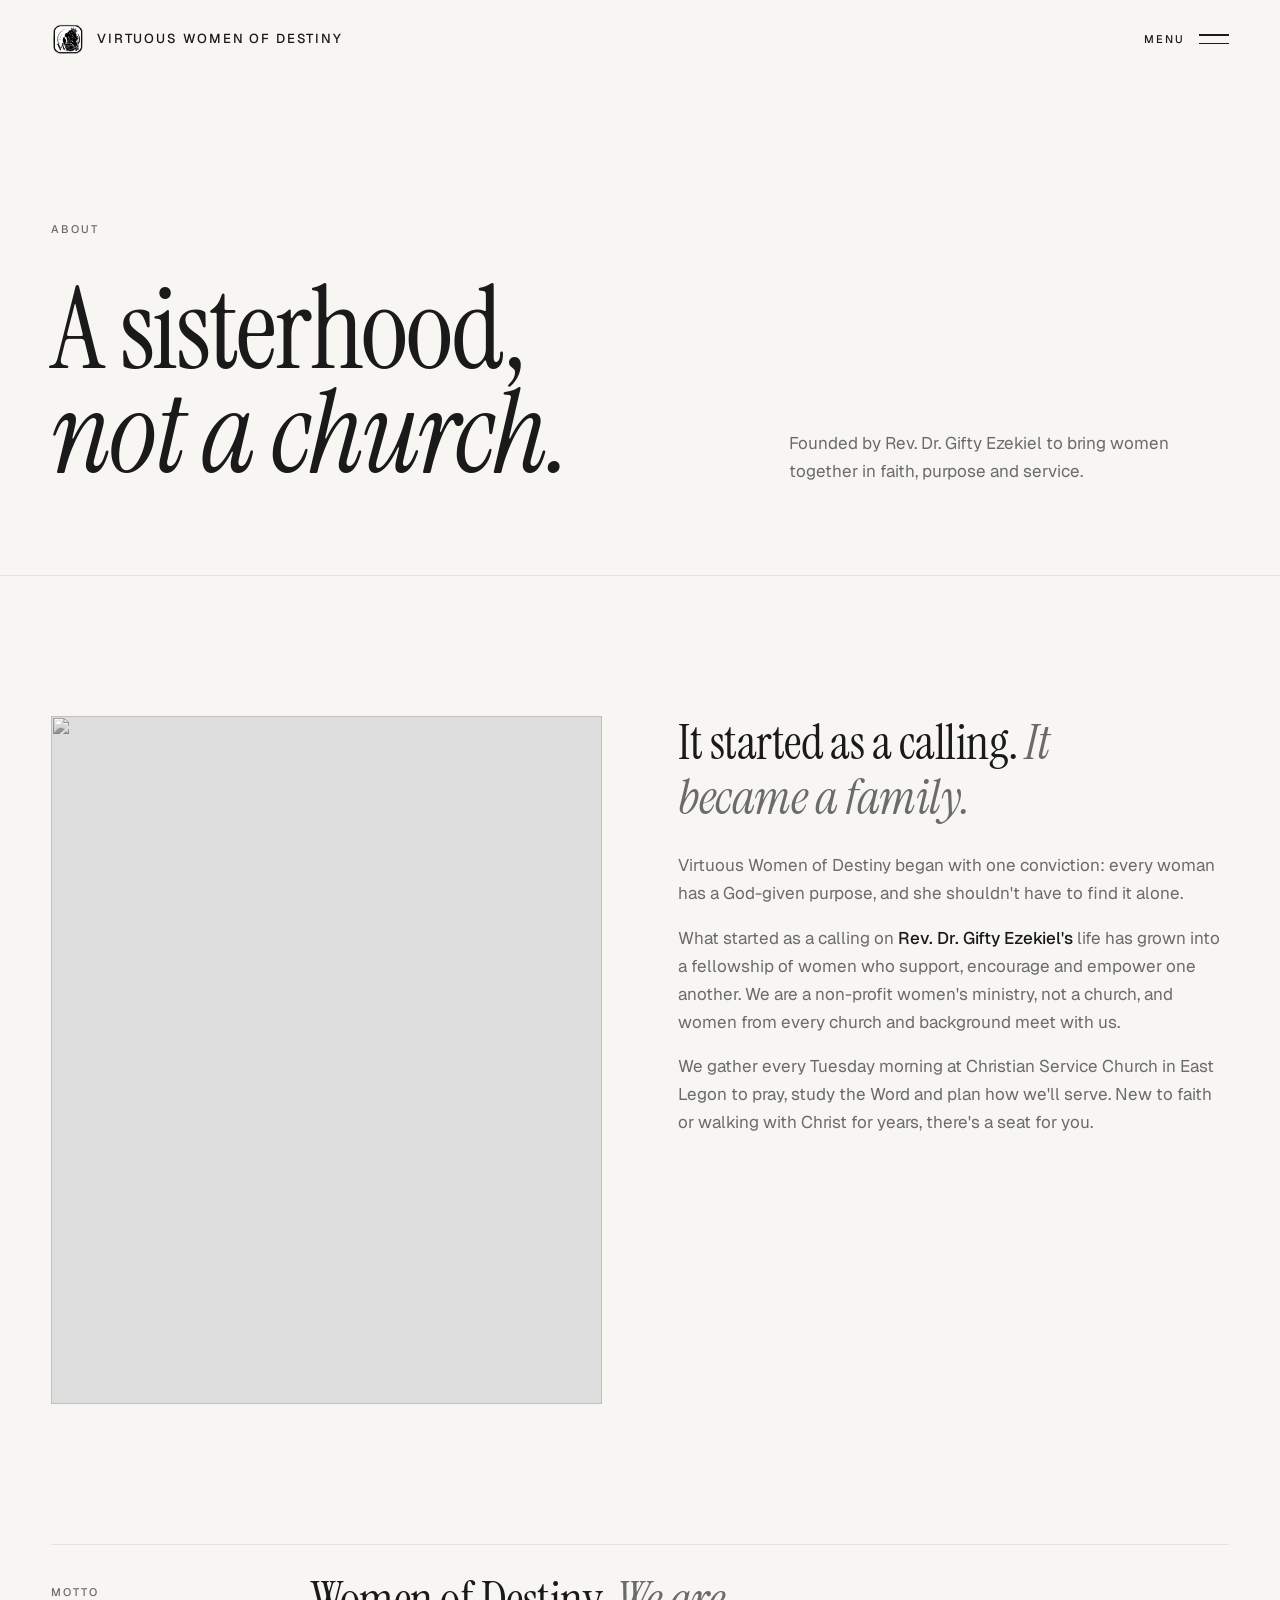
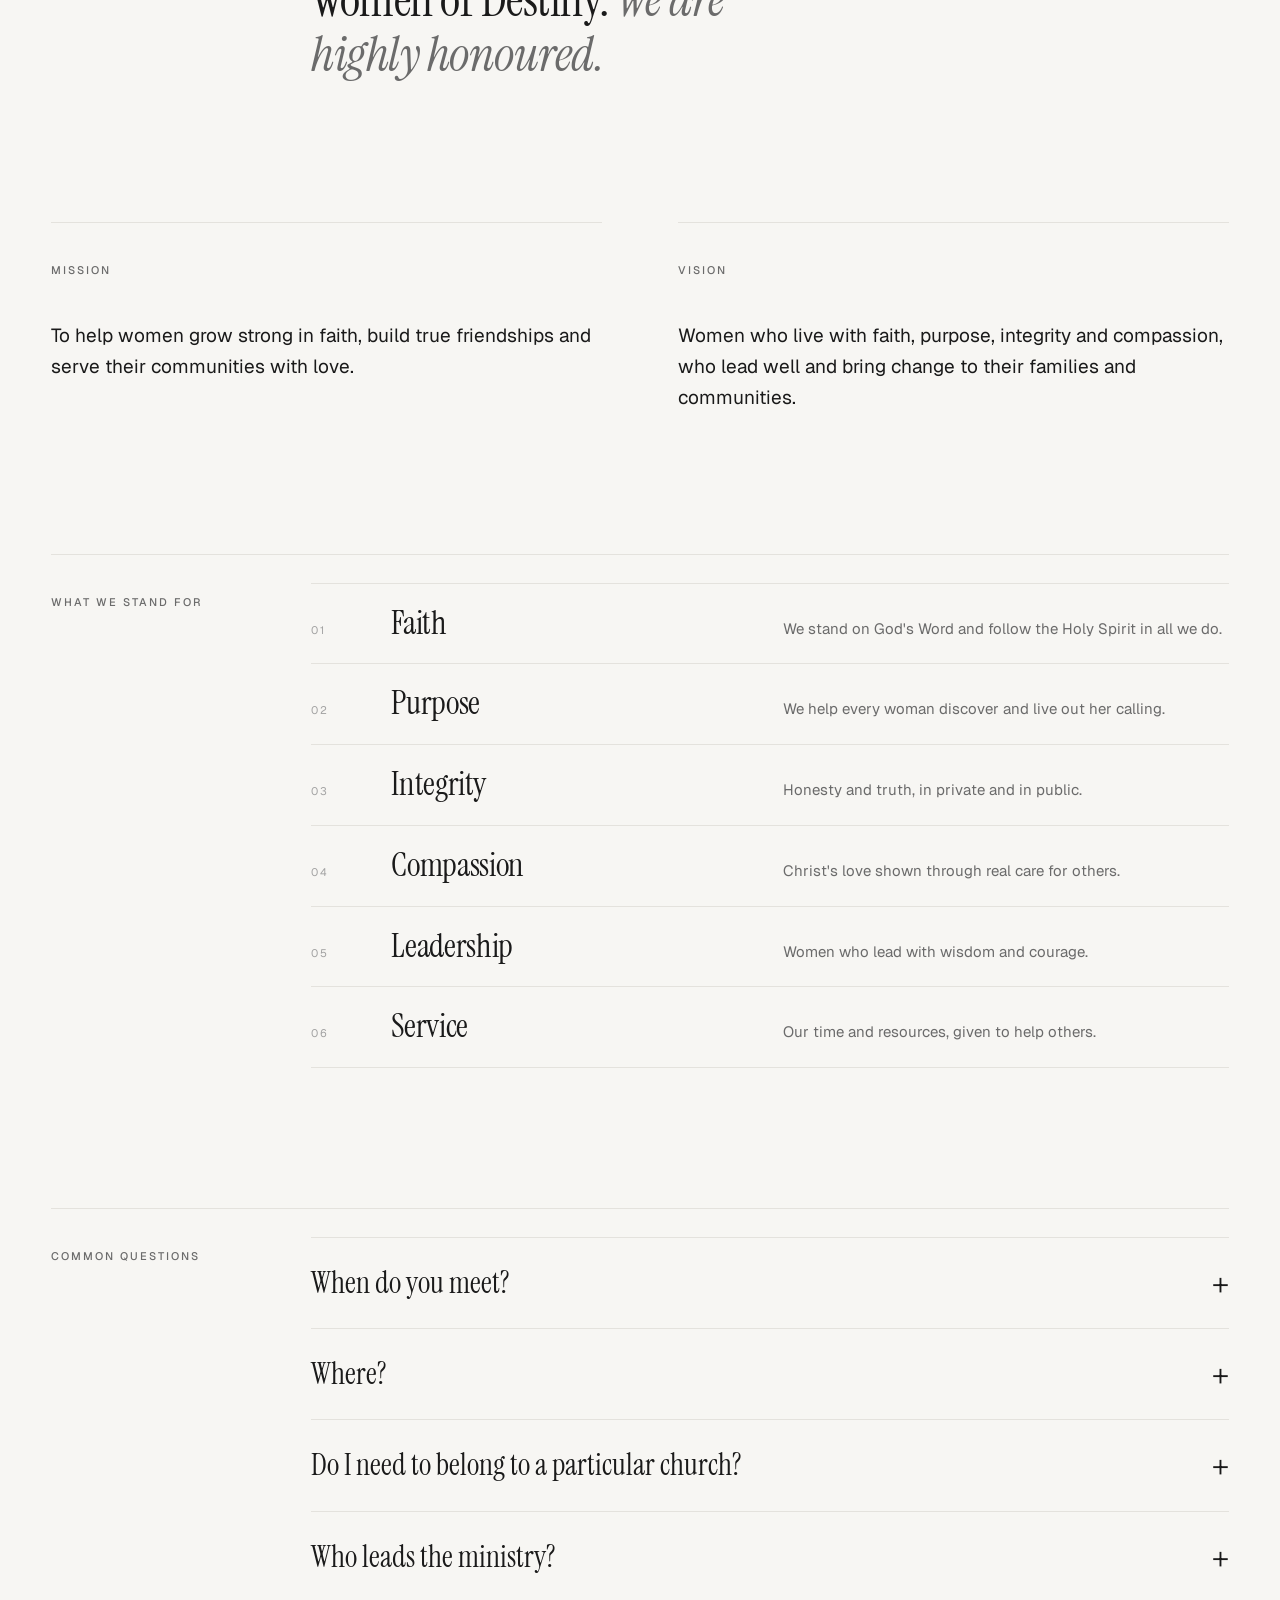
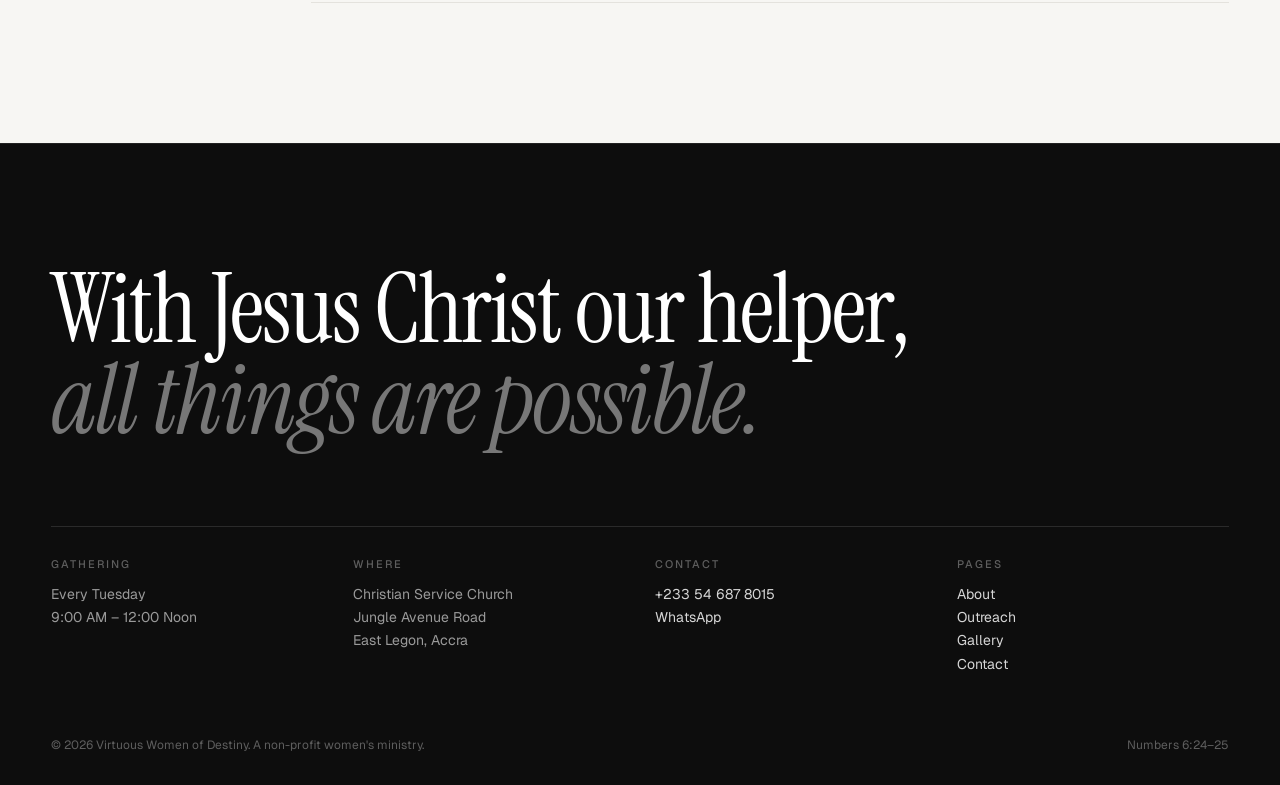
==== about.html @ 04219480 "Rebuild as a minimal black-and-white multi-page site Co-Authored-By: Claude Opus 5.5 <noreply@anthro" ====
<!doctype html>
<html lang="en">
<head>
<meta charset="utf-8">
<meta name="viewport" content="width=device-width, initial-scale=1">
<title>About | Virtuous Women of Destiny</title>
<meta name="description" content="Founded by Rev. Dr. Gifty Ezekiel, Virtuous Women of Destiny is a women's fellowship in East Legon, Accra.">
<meta property="og:title" content="About | Virtuous Women of Destiny">
<meta property="og:description" content="Founded by Rev. Dr. Gifty Ezekiel, Virtuous Women of Destiny is a women's fellowship in East Legon, Accra.">
<meta property="og:image" content="assets/hero-1.jpg">
<meta name="theme-color" content="#0d0d0d">
<link rel="icon" href="assets/logo.webp">
<link rel="preconnect" href="https://fonts.googleapis.com">
<link rel="preconnect" href="https://fonts.gstatic.com" crossorigin>
<link href="https://fonts.googleapis.com/css2?family=Geist:wght@300;400;500&family=Instrument+Serif:ital@0;1&display=swap" rel="stylesheet">
<link rel="stylesheet" href="styles.css">
</head>
<body>
<header class="bar">
  <a class="mark" href="/"><img src="assets/logo.webp" alt="" width="34" height="34"><span>Virtuous Women of Destiny</span></a>
  <button class="menu-btn" aria-expanded="false" aria-controls="menu"><span class="txt">Menu</span><span class="lines" aria-hidden="true"></span></button>
</header>
<nav class="menu" id="menu" aria-label="Main">
  <ol>
      <li><a href="/">Home</a></li>
      <li><a href="about.html" aria-current="page">About</a></li>
      <li><a href="outreach.html">Outreach</a></li>
      <li><a href="gallery.html">Gallery</a></li>
      <li><a href="contact.html">Visit &amp; Contact</a></li>
  </ol>
  <aside>
    <div><span class="label">Gathering</span>Every Tuesday<br>9:00 AM – 12:00 Noon</div>
    <div><span class="label">Where</span>Christian Service Church<br>Jungle Avenue Road, East Legon, Accra</div>
    <div><span class="label">Talk to us</span><a href="https://wa.me/233546878015" target="_blank" rel="noopener">+233 54 687 8015</a></div>
  </aside>
</nav>
<main>
<section class="page-head">
  <p class="label">About</p>
  <h1 class="rv">A sisterhood,<br><em>not a church.</em></h1>
  <p class="rv">Founded by Rev. Dr. Gifty Ezekiel to bring women together in faith, purpose and service.</p>
</section>
<section class="sec">
  <div class="split">
    <figure class="photo rv" style="aspect-ratio:4/5"><img src="assets/hero-3.jpg" data-fallback="https://images.pexels.com/photos/21782617/pexels-photo-21782617.jpeg?auto=compress&amp;cs=tinysrgb&amp;w=1600" alt="Rev. Dr. Gifty Ezekiel speaking at a service" loading="lazy"><figcaption>Rev. Dr. Gifty Ezekiel, Founder</figcaption></figure>
    <div>
      <p class="lede rv">It started as a calling. <em>It became a family.</em></p>
      <div class="body rv">
        <p>Virtuous Women of Destiny began with one conviction: every woman has a God-given purpose, and she shouldn't have to find it alone.</p>
        <p>What started as a calling on <strong>Rev. Dr. Gifty Ezekiel's</strong> life has grown into a fellowship of women who support, encourage and empower one another. We are a non-profit women's ministry, not a church, and women from every church and background meet with us.</p>
        <p>We gather every Tuesday morning at Christian Service Church in East Legon to pray, study the Word and plan how we'll serve. New to faith or walking with Christ for years, there's a seat for you.</p>
      </div>
    </div>
  </div>
</section>

<section class="sec" style="padding-top:0">
  <div class="row">
    <p class="label">Motto</p>
    <p class="lede rv">Women of Destiny. <em>We are highly honoured.</em></p>
  </div>
</section>

<section class="sec" style="padding-top:0">
  <div class="split">
    <div class="row" style="grid-template-columns:1fr"><p class="label">Mission</p><p class="body" style="margin-top:0;color:var(--ink);font-size:19px">To help women grow strong in faith, build true friendships and serve their communities with love.</p></div>
    <div class="row" style="grid-template-columns:1fr"><p class="label">Vision</p><p class="body" style="margin-top:0;color:var(--ink);font-size:19px">Women who live with faith, purpose, integrity and compassion, who lead well and bring change to their families and communities.</p></div>
  </div>
</section>

<section class="sec" style="padding-top:0">
  <div class="row">
    <p class="label">What we stand for</p>
    <ol class="list">
      <li><h3>Faith</h3><p>We stand on God's Word and follow the Holy Spirit in all we do.</p></li>
      <li><h3>Purpose</h3><p>We help every woman discover and live out her calling.</p></li>
      <li><h3>Integrity</h3><p>Honesty and truth, in private and in public.</p></li>
      <li><h3>Compassion</h3><p>Christ's love shown through real care for others.</p></li>
      <li><h3>Leadership</h3><p>Women who lead with wisdom and courage.</p></li>
      <li><h3>Service</h3><p>Our time and resources, given to help others.</p></li>
    </ol>
  </div>
</section>

<section class="sec" style="padding-top:0">
  <div class="row">
    <p class="label">Common questions</p>
    <div>
      <details><summary>When do you meet?</summary><p>Every Tuesday from 9:00 AM to 12:00 Noon.</p></details>
      <details><summary>Where?</summary><p>Christian Service Church, Jungle Avenue Road, East Legon, Accra, Ghana.</p></details>
      <details><summary>Do I need to belong to a particular church?</summary><p>No. We're a women's ministry, not a church. Women from any church or background are welcome.</p></details>
      <details><summary>Who leads the ministry?</summary><p>It was founded and is led by Rev. Dr. Gifty Ezekiel.</p></details>
    </div>
  </div>
</section>
</main>
<footer class="foot">
  <p class="big rv">With Jesus Christ our helper,<br><em>all things are possible.</em></p>
  <div class="foot-grid">
    <div><span class="label">Gathering</span>Every Tuesday<br>9:00 AM – 12:00 Noon</div>
    <div><span class="label">Where</span>Christian Service Church<br>Jungle Avenue Road<br>East Legon, Accra</div>
    <div><span class="label">Contact</span><a href="tel:+233546878015">+233 54 687 8015</a><br><a href="https://wa.me/233546878015" target="_blank" rel="noopener">WhatsApp</a></div>
    <div><span class="label">Pages</span><a href="about.html">About</a><br><a href="outreach.html">Outreach</a><br><a href="gallery.html">Gallery</a><br><a href="contact.html">Contact</a></div>
  </div>
  <div class="legal"><span>© <span class="yr">2026</span> Virtuous Women of Destiny. A non-profit women's ministry.</span><span>Numbers 6:24–25</span></div>
</footer>
<script src="script.js"></script>
</body>
</html>
---- styles.css ----
:root{
  --black:#0d0d0d;
  --ink:#1a1a1a;
  --grey:#6b6b6b;
  --soft:#a3a3a3;
  --line:#e4e2dd;
  --paper:#f7f6f3;
  --white:#fff;
  --serif:"Instrument Serif",Georgia,serif;
  --sans:"Geist","Helvetica Neue",Arial,sans-serif;
  --pad:clamp(16px,4vw,56px);
}
*{box-sizing:border-box;margin:0;padding:0}
html{-webkit-text-size-adjust:100%}
body{font-family:var(--sans);font-size:16px;line-height:1.65;color:var(--ink);background:var(--paper);-webkit-font-smoothing:antialiased;overflow-x:hidden}
img{display:block;max-width:100%}
a{color:inherit;text-decoration:none}
::selection{background:var(--black);color:var(--white)}
h1,h2,h3{font-family:var(--serif);font-weight:400;letter-spacing:-.01em;line-height:1}
em{font-style:italic}
.label{font-size:11px;letter-spacing:.18em;text-transform:uppercase;font-weight:500}

/* header */
.bar{position:fixed;top:0;left:0;right:0;z-index:50;display:flex;justify-content:space-between;align-items:center;padding:22px var(--pad);color:var(--ink);transition:background .4s,color .4s,padding .4s}
.bar.on-dark{color:var(--white)}
.bar.solid{background:rgba(247,246,243,.92);backdrop-filter:blur(10px);color:var(--ink);padding-top:14px;padding-bottom:14px;border-bottom:1px solid var(--line)}
.mark{display:flex;align-items:center;gap:12px;font-size:13px;letter-spacing:.14em;text-transform:uppercase;font-weight:500}
.mark img{width:34px;height:34px;border-radius:8px;filter:grayscale(1) contrast(1.1)}
.menu-btn{display:flex;align-items:center;gap:14px;background:none;border:0;color:inherit;font:500 11px/1 var(--sans);letter-spacing:.18em;text-transform:uppercase;cursor:pointer;padding:8px 0}
.lines{width:30px;height:10px;position:relative}
.lines::before,.lines::after{content:"";position:absolute;left:0;right:0;height:1.5px;background:currentColor;transition:transform .45s cubic-bezier(.7,0,.2,1),top .45s cubic-bezier(.7,0,.2,1)}
.lines::before{top:0}.lines::after{top:8.5px}
body.menu-open .lines::before{top:4.25px;transform:rotate(45deg)}
body.menu-open .lines::after{top:4.25px;transform:rotate(-45deg)}
body.menu-open .bar{color:var(--white);background:transparent;border-color:transparent;backdrop-filter:none}

/* overlay menu */
.menu{position:fixed;inset:0;z-index:40;background:var(--black);color:var(--white);display:grid;grid-template-columns:1.4fr 1fr;padding:120px var(--pad) 40px;
  clip-path:inset(0 0 100% 0);transition:clip-path .7s cubic-bezier(.7,0,.2,1);visibility:hidden}
body.menu-open .menu{clip-path:inset(0);visibility:visible}
body.menu-open{overflow:hidden}
.menu ol{list-style:none;counter-reset:m;align-self:end}
.menu li{overflow:hidden;border-top:1px solid #2a2a2a}
.menu li:last-child{border-bottom:1px solid #2a2a2a}
.menu ol a{display:flex;align-items:baseline;gap:22px;padding:10px 0;font-family:var(--serif);font-size:clamp(2.6rem,6.5vw,5.6rem);line-height:1.05;
  transform:translateY(105%);transition:transform .7s cubic-bezier(.2,.7,.1,1),color .3s;color:#cfcfcf}
.menu ol a::before{counter-increment:m;content:"0" counter(m);font:500 11px var(--sans);letter-spacing:.18em;color:#6b6b6b;transform:translateY(-1.6em)}
.menu ol a:hover,.menu ol a[aria-current]{color:var(--white)}
.menu ol a:hover{font-style:italic}
body.menu-open .menu ol a{transform:none}
body.menu-open .menu li:nth-child(2) a{transition-delay:.05s}
body.menu-open .menu li:nth-child(3) a{transition-delay:.1s}
body.menu-open .menu li:nth-child(4) a{transition-delay:.15s}
body.menu-open .menu li:nth-child(5) a{transition-delay:.2s}
.menu aside{align-self:end;justify-self:end;max-width:300px;color:#9a9a9a;font-size:14px;display:grid;gap:28px;opacity:0;transition:opacity .5s .35s}
body.menu-open .menu aside{opacity:1}
.menu aside .label{color:#6b6b6b;display:block;margin-bottom:6px}
.menu aside a{color:var(--white);border-bottom:1px solid #444}

/* hero */
.hero{position:relative;height:100svh;min-height:600px;color:var(--white);overflow:hidden;background:var(--black);isolation:isolate}
.slides{position:absolute;inset:0;z-index:-2}
.slides img{position:absolute;inset:0;width:100%;height:100%;object-fit:cover;object-position:50% 22%;opacity:0;transform:scale(1.08);
  filter:grayscale(1) contrast(1.05);transition:opacity 1.6s ease,transform 7.5s linear}
.slides img.active{opacity:1;transform:scale(1)}
.hero::after{content:"";position:absolute;inset:0;z-index:-1;
  background:linear-gradient(180deg,rgba(0,0,0,.45) 0%,rgba(0,0,0,.05) 30%,rgba(0,0,0,.25) 60%,rgba(0,0,0,.85) 100%)}
.hero-inner{position:absolute;inset:auto var(--pad) 40px;display:grid;grid-template-columns:1fr auto;align-items:end;gap:40px}
.hero .label{opacity:.8}
.hero h1{font-size:clamp(3.6rem,11.5vw,11rem);line-height:.88;margin:18px 0 0;letter-spacing:-.025em}
.hero h1 span{display:block;overflow:hidden}
.hero h1 span i{display:block;font-style:normal;transform:translateY(100%);animation:rise 1.2s cubic-bezier(.2,.7,.1,1) forwards}
.hero h1 span:nth-child(2) i{animation-delay:.12s}
@keyframes rise{to{transform:none}}
.hero-side{display:grid;gap:22px;justify-items:end;text-align:right;padding-bottom:12px;animation:fade 1.4s .6s both}
@keyframes fade{from{opacity:0}}
.hero-side p{font-size:15px;max-width:300px;color:rgba(255,255,255,.82)}
.hero-cta{display:inline-flex;align-items:center;gap:12px;border:1px solid rgba(255,255,255,.6);border-radius:99px;padding:13px 22px;font-size:13px;letter-spacing:.06em;transition:background .3s,color .3s}
.hero-cta:hover{background:var(--white);color:var(--black)}
.hero-top{position:absolute;top:96px;left:var(--pad);right:var(--pad);display:flex;justify-content:space-between;animation:fade 1.4s .8s both}
.counter{display:flex;align-items:center;gap:14px;font-size:11px;letter-spacing:.18em}
.progress{width:80px;height:1px;background:rgba(255,255,255,.3);position:relative;overflow:hidden}
.progress b{position:absolute;inset:0;background:var(--white);transform-origin:left;transform:scaleX(0)}
.progress b.run{animation:prog 6s linear forwards}
@keyframes prog{to{transform:scaleX(1)}}
.scroll{position:absolute;left:50%;bottom:40px;width:1px;height:46px;background:rgba(255,255,255,.25);overflow:hidden}
.scroll::after{content:"";position:absolute;left:0;top:-50%;width:1px;height:50%;background:var(--white);animation:drip 2s infinite}
@keyframes drip{to{top:100%}}

/* page head (inner pages) */
.page-head{padding:clamp(140px,20vw,220px) var(--pad) clamp(50px,8vw,90px);border-bottom:1px solid var(--line);display:grid;grid-template-columns:1fr 1fr;gap:40px;align-items:end}
.page-head h1{font-size:clamp(3.4rem,9vw,8.5rem);line-height:.9;letter-spacing:-.02em}
.page-head p{color:var(--grey);max-width:440px;justify-self:end;font-size:17px}
.page-head .label{grid-column:1/-1;color:var(--grey);justify-self:start;font-size:11px}

/* blocks */
.wrap{padding:0 var(--pad)}
.sec{padding:clamp(70px,11vw,140px) var(--pad)}
.row{display:grid;grid-template-columns:220px 1fr;gap:40px;border-top:1px solid var(--line);padding-top:28px}
.row>.label{color:var(--grey);padding-top:10px}
.lede{font-family:var(--serif);font-size:clamp(1.9rem,3.8vw,3.3rem);line-height:1.12;max-width:20ch;letter-spacing:-.01em}
.lede em{color:var(--grey)}
.body{color:var(--grey);max-width:60ch;margin-top:26px;font-size:17px}
.body p+p{margin-top:16px}
.body strong{color:var(--ink);font-weight:500}

.index{list-style:none;border-top:1px solid var(--ink)}
.index a{display:grid;grid-template-columns:70px 1fr auto;align-items:center;gap:20px;padding:26px 0;border-bottom:1px solid var(--line);transition:padding .4s}
.index a:hover{padding-left:14px}
.index small{font-size:11px;letter-spacing:.18em;color:var(--soft)}
.index span{font-family:var(--serif);font-size:clamp(1.8rem,4vw,3rem);line-height:1}
.index em{font-style:normal;color:var(--grey);font-size:14px;display:flex;align-items:center;gap:14px}
.index em::after{content:"→";font-size:18px;transition:transform .3s}
.index a:hover em::after{transform:translateX(6px)}

.split{display:grid;grid-template-columns:1fr 1fr;gap:clamp(30px,6vw,90px);align-items:start}
.photo{position:relative;overflow:hidden;background:#ddd}
.photo img{width:100%;height:100%;object-fit:cover;filter:grayscale(1)}
.photo figcaption{position:absolute;left:14px;bottom:12px;color:var(--white);font-size:11px;letter-spacing:.16em;text-transform:uppercase}

.list{list-style:none;counter-reset:l}
.list li{display:grid;grid-template-columns:60px 1fr 1.2fr;gap:20px;padding:22px 0;border-top:1px solid var(--line);align-items:baseline}
.list li:last-child{border-bottom:1px solid var(--line)}
.list li::before{counter-increment:l;content:counter(l,decimal-leading-zero);font-size:11px;letter-spacing:.18em;color:var(--soft)}
.list h3{font-size:clamp(1.5rem,2.6vw,2.1rem)}
.list p{color:var(--grey);font-size:15px}

.trio{display:grid;grid-template-columns:repeat(3,1fr);border-top:1px solid var(--ink)}
.trio div{padding:34px 28px 10px 0;border-right:1px solid var(--line)}
.trio div+div{padding-left:28px}
.trio div:last-child{border-right:0}
.trio .label{color:var(--soft)}
.trio h3{font-size:clamp(2.4rem,4.5vw,4rem);margin:14px 0 6px}
.trio p{color:var(--grey)}

.dark{background:var(--black);color:var(--white)}
.dark .row{border-color:#2a2a2a}
.dark .row>.label,.dark .body{color:#9a9a9a}
.dark .lede em{color:#8a8a8a}
.verbs{display:flex;flex-wrap:wrap;gap:8px 26px;margin-top:34px;font-family:var(--serif);font-size:clamp(1.6rem,3vw,2.4rem);color:#d0d0d0}
.verbs span::before{content:"We ";color:#6b6b6b;font-style:italic}

.btn{display:inline-flex;align-items:center;gap:14px;padding:15px 26px;border-radius:99px;font-size:13px;letter-spacing:.06em;border:1px solid currentColor;transition:background .3s,color .3s;cursor:pointer;background:none;font-family:var(--sans)}
.btn:hover{background:var(--ink);color:var(--white);border-color:var(--ink)}
.dark .btn:hover{background:var(--white);color:var(--black);border-color:var(--white)}
.btn.fill{background:var(--ink);color:var(--white);border-color:var(--ink)}
.btn.fill:hover{background:transparent;color:var(--ink)}
.actions{display:flex;flex-wrap:wrap;gap:12px;margin-top:36px}

/* gallery */
.filters{display:flex;flex-wrap:wrap;gap:6px 22px;margin-bottom:34px}
.filters button{background:none;border:0;font:500 11px var(--sans);letter-spacing:.18em;text-transform:uppercase;color:var(--soft);cursor:pointer;padding:6px 0;border-bottom:1px solid transparent}
.filters button.on{color:var(--ink);border-color:var(--ink)}
.masonry{columns:3 280px;column-gap:14px}
.masonry button{display:block;width:100%;margin-bottom:14px;border:0;padding:0;background:#ddd;cursor:zoom-in;break-inside:avoid;overflow:hidden}
.masonry img{width:100%;filter:grayscale(1);transition:filter .6s,transform .8s}
.masonry button:hover img{filter:none;transform:scale(1.03)}
.masonry .hide{display:none}
.lightbox{position:fixed;inset:0;z-index:60;background:rgba(10,10,10,.96);display:grid;place-items:center;padding:60px var(--pad)}
.lightbox[hidden]{display:none}
.lightbox img{max-height:80vh;width:auto}
.lightbox p{color:#9a9a9a;font-size:11px;letter-spacing:.18em;text-transform:uppercase;margin-top:16px;text-align:center}
.lightbox button{position:absolute;top:22px;right:var(--pad);background:none;border:0;color:var(--white);font:500 11px var(--sans);letter-spacing:.18em;cursor:pointer}

/* contact */
.info{display:grid;grid-template-columns:repeat(3,1fr);border-top:1px solid var(--ink)}
.info div{padding:26px 24px 26px 0}
.info div+div{padding-left:24px;border-left:1px solid var(--line)}
.info .label{color:var(--soft);display:block;margin-bottom:10px}
.info p{font-size:18px}
.info a{border-bottom:1px solid var(--line)}
form{display:grid;gap:26px;max-width:640px}
label{display:grid;gap:8px}
label .label{color:var(--grey)}
input,select,textarea{font:inherit;font-size:18px;background:transparent;border:0;border-bottom:1px solid #c9c7c1;padding:10px 0;color:var(--ink);border-radius:0;outline:0;resize:vertical}
input:focus,select:focus,textarea:focus{border-color:var(--ink)}
.note{font-size:13px;color:var(--grey)}

/* faq */
details{border-top:1px solid var(--line);padding:20px 0}
details:last-child{border-bottom:1px solid var(--line)}
summary{cursor:pointer;list-style:none;display:flex;justify-content:space-between;gap:20px;font-family:var(--serif);font-size:clamp(1.4rem,2.4vw,1.9rem)}
summary::-webkit-details-marker{display:none}
summary::after{content:"+";font-family:var(--sans);font-weight:300;transition:transform .3s}
details[open] summary::after{transform:rotate(45deg)}
details p{color:var(--grey);margin-top:10px;max-width:60ch}

/* footer */
.foot{background:var(--black);color:#9a9a9a;border-top:1px solid #222;padding:clamp(70px,10vw,120px) var(--pad) 30px}
.foot .big{font-family:var(--serif);color:var(--white);font-size:clamp(2.6rem,7.5vw,6.8rem);line-height:.95;letter-spacing:-.02em}
.foot .big em{color:#777}
.foot-grid{display:grid;grid-template-columns:repeat(4,1fr);gap:30px;margin-top:80px;padding-top:28px;border-top:1px solid #2a2a2a;font-size:14px}
.foot-grid .label{color:#5e5e5e;display:block;margin-bottom:10px}
.foot-grid a{color:#d6d6d6}
.foot-grid a:hover{color:var(--white)}
.legal{display:flex;justify-content:space-between;gap:20px;margin-top:60px;font-size:12px;color:#5e5e5e;flex-wrap:wrap}

/* reveal */
.rv{opacity:0;transform:translateY(24px);transition:opacity 1s cubic-bezier(.2,.7,.1,1),transform 1s cubic-bezier(.2,.7,.1,1)}
.rv.in{opacity:1;transform:none}
@media (prefers-reduced-motion:reduce){*,*::before,*::after{animation:none!important;transition:none!important}.rv{opacity:1;transform:none}.hero h1 span i{transform:none}}

@media (max-width:900px){
  .menu{grid-template-columns:1fr;align-content:end;gap:40px}
  .menu aside{justify-self:start}
  .hero-inner{grid-template-columns:1fr;gap:26px}
  .hero-side{justify-items:start;text-align:left;padding-bottom:0}
  .scroll{display:none}
  .page-head{grid-template-columns:1fr}
  .page-head p{justify-self:start}
  .row{grid-template-columns:1fr;gap:14px}
  .split{grid-template-columns:1fr}
  .list li{grid-template-columns:44px 1fr}
  .list li p{grid-column:2}
  .trio,.info{grid-template-columns:1fr}
  .trio div,.trio div+div{border-right:0;padding:26px 0;border-bottom:1px solid var(--line)}
  .info div+div{padding-left:0;border-left:0;border-top:1px solid var(--line)}
  .foot-grid{grid-template-columns:1fr 1fr}
}
@media (max-width:520px){
  .mark span{display:none}
  .hero-top .label:last-child{display:none}
  .hero h1{font-size:clamp(3.2rem,17vw,5rem)}
  .index a{grid-template-columns:40px 1fr}
  .index em{display:none}
  .foot-grid{grid-template-columns:1fr}
}
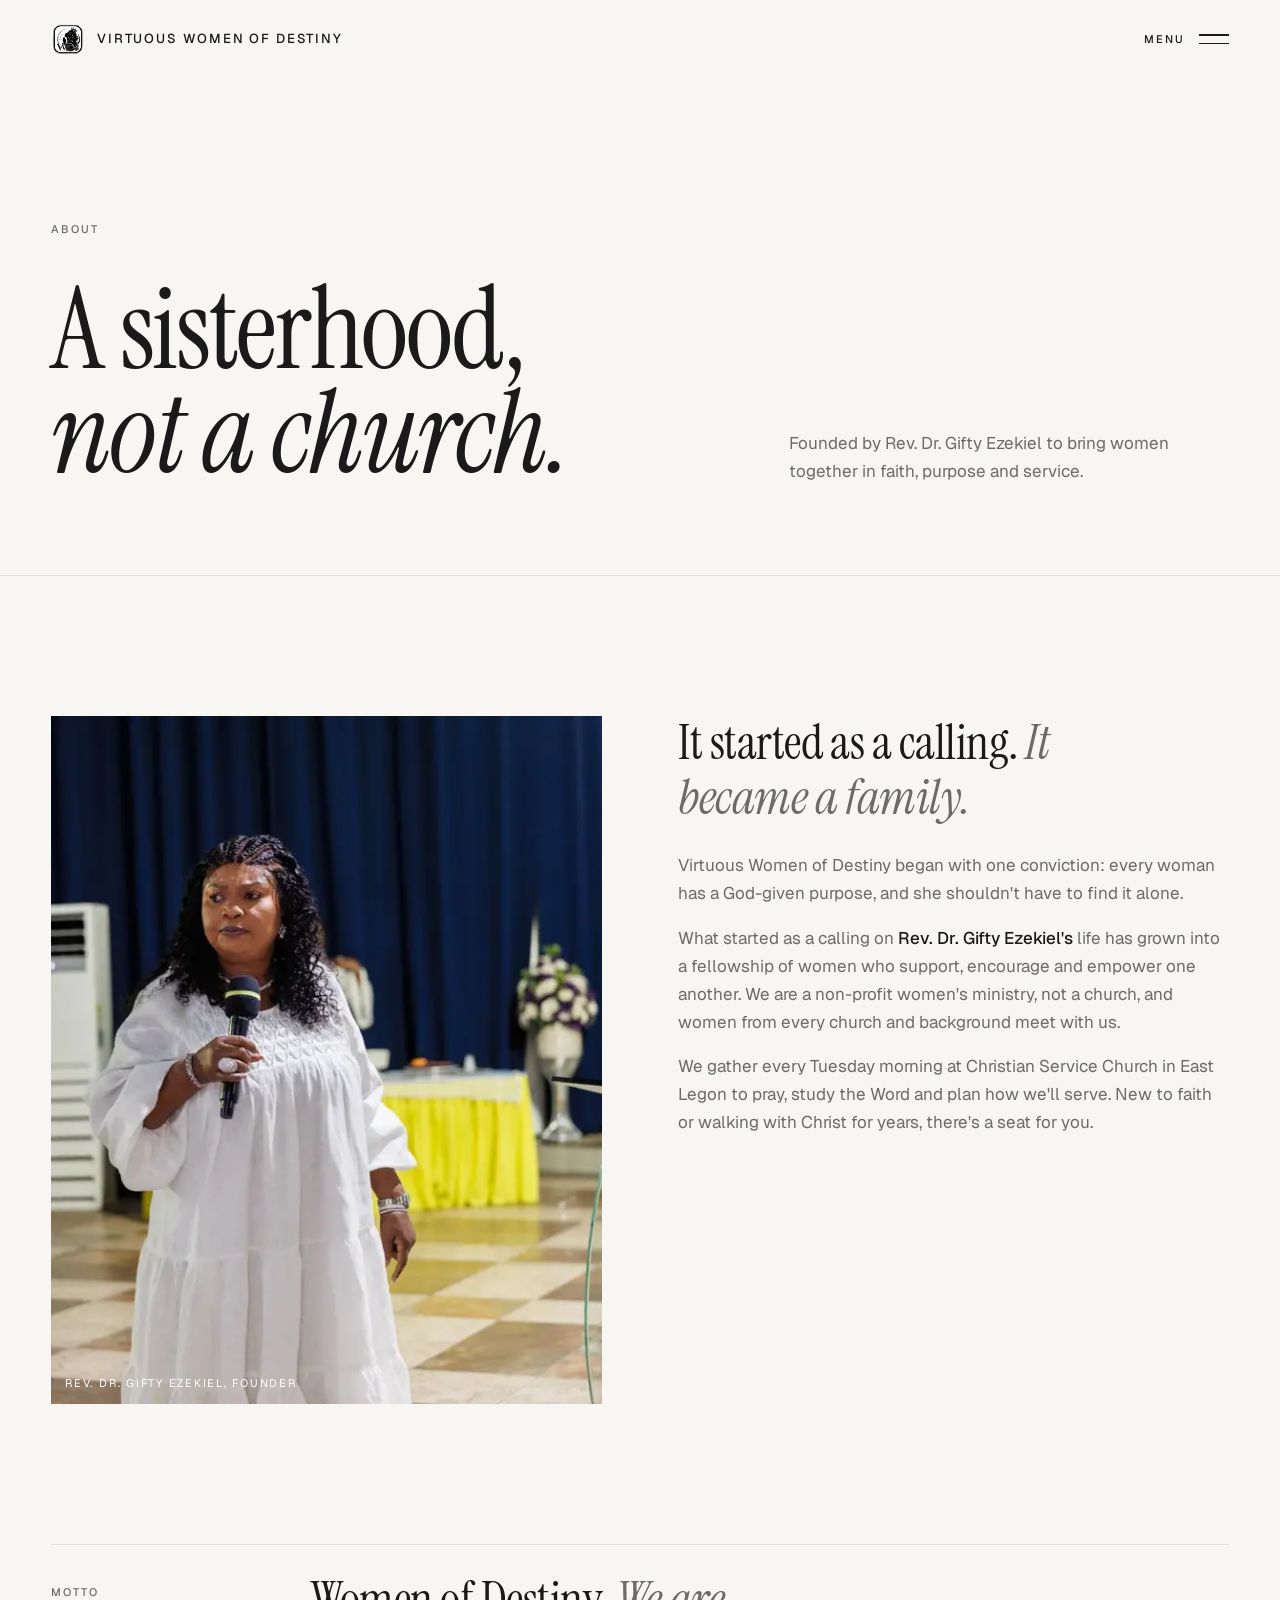
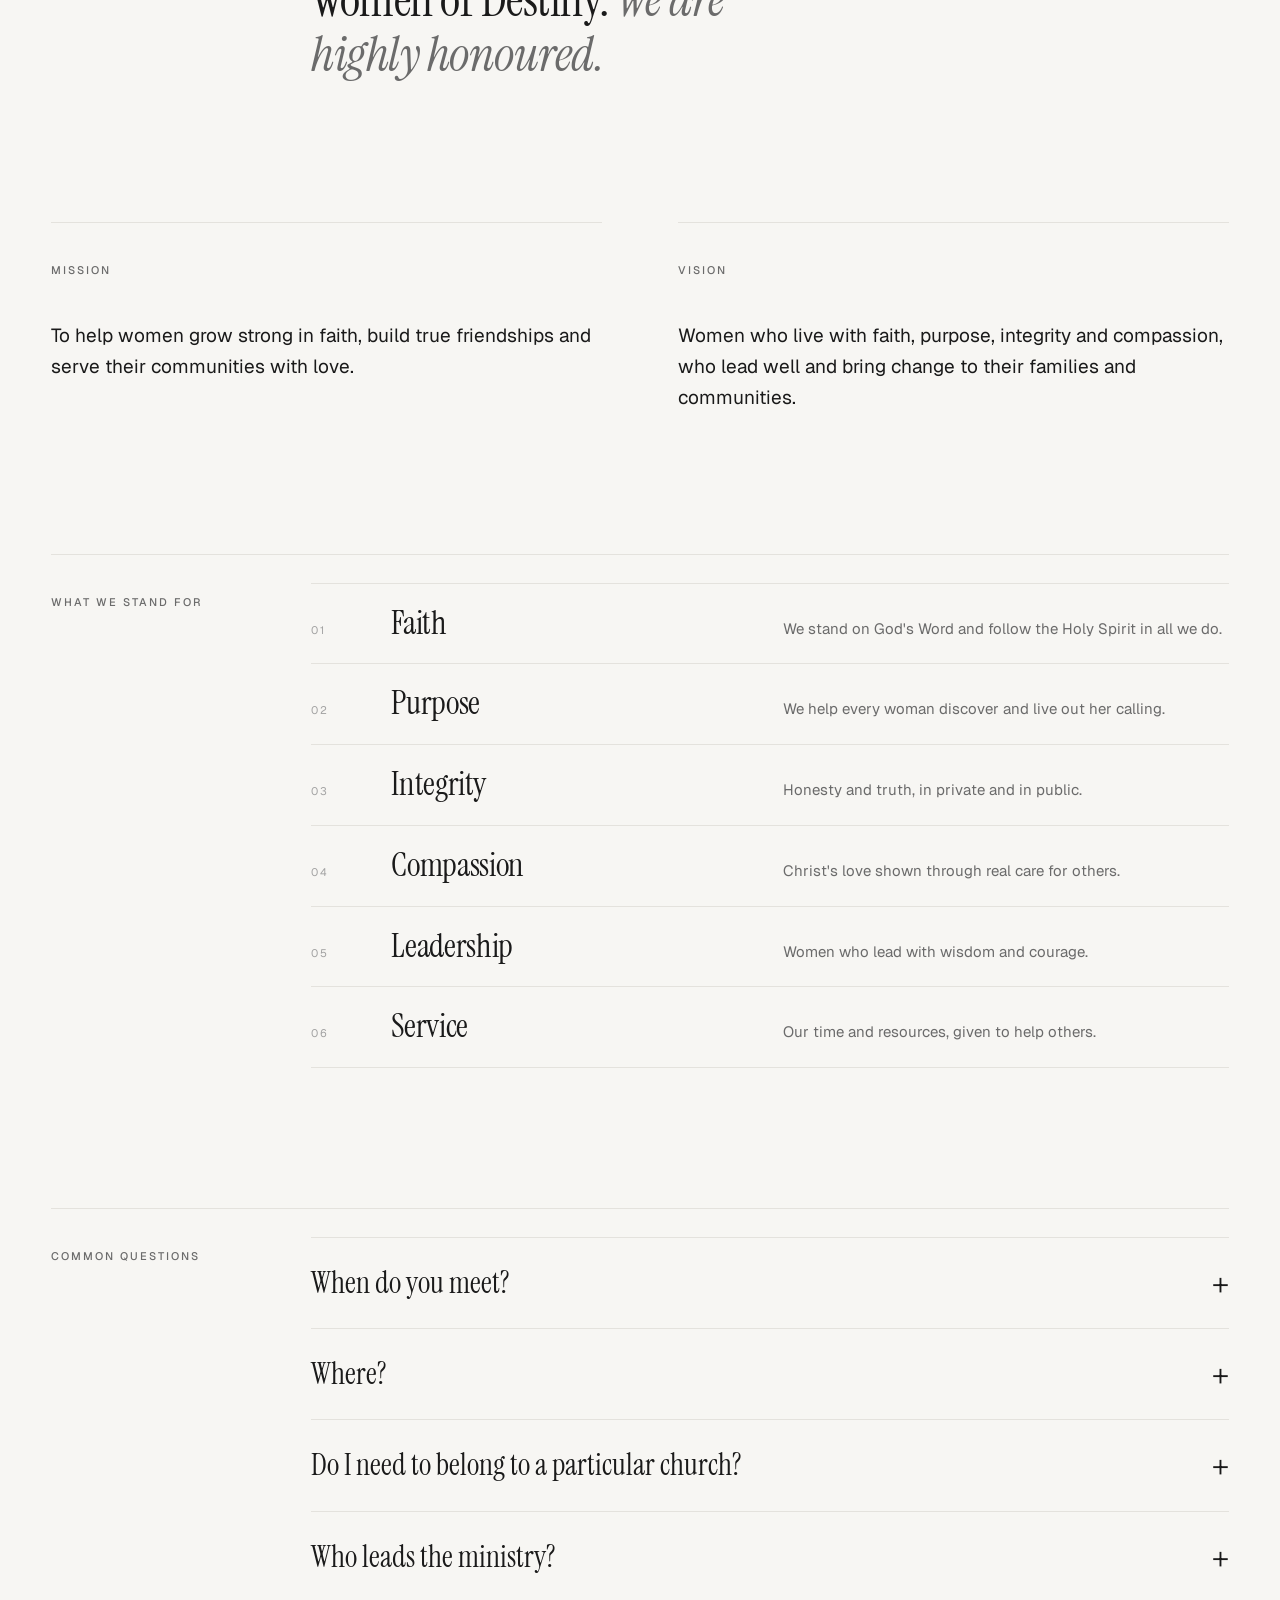
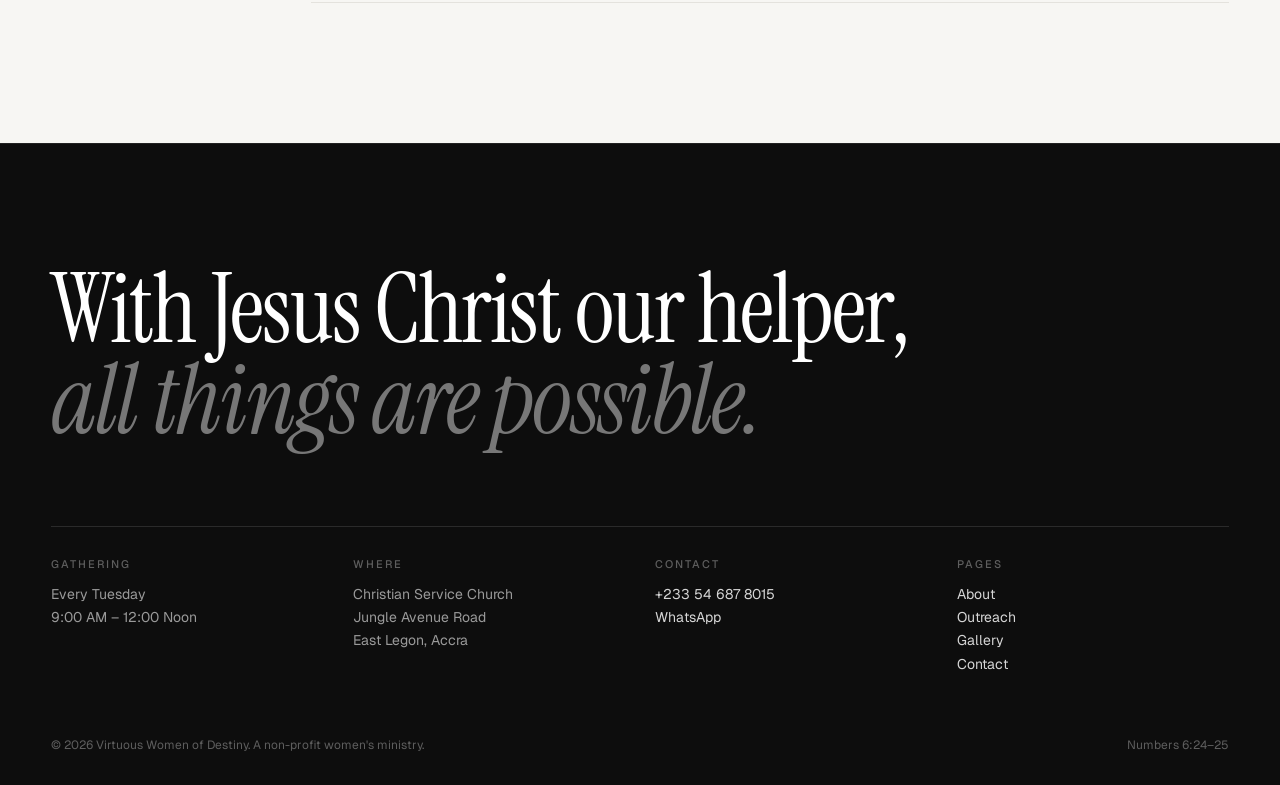
==== commit 4693dd00: "Use Rev. Dr. Ezekiel's photos in a faster hero slideshow Co-Authored-By: Claude Opus 5.5 <noreply@an" ====
--- a/about.html
+++ b/about.html
@@ -7,7 +7,7 @@
 <meta name="description" content="Founded by Rev. Dr. Gifty Ezekiel, Virtuous Women of Destiny is a women's fellowship in East Legon, Accra.">
 <meta property="og:title" content="About | Virtuous Women of Destiny">
 <meta property="og:description" content="Founded by Rev. Dr. Gifty Ezekiel, Virtuous Women of Destiny is a women's fellowship in East Legon, Accra.">
-<meta property="og:image" content="assets/hero-1.jpg">
+<meta property="og:image" content="assets/hero-1.webp">
 <meta name="theme-color" content="#0d0d0d">
 <link rel="icon" href="assets/logo.webp">
 <link rel="preconnect" href="https://fonts.googleapis.com">
@@ -42,7 +42,7 @@
 </section>
 <section class="sec">
   <div class="split">
-    <figure class="photo rv" style="aspect-ratio:4/5"><img src="assets/hero-3.jpg" data-fallback="https://images.pexels.com/photos/21782617/pexels-photo-21782617.jpeg?auto=compress&amp;cs=tinysrgb&amp;w=1600" alt="Rev. Dr. Gifty Ezekiel speaking at a service" loading="lazy"><figcaption>Rev. Dr. Gifty Ezekiel, Founder</figcaption></figure>
+    <figure class="photo rv" style="aspect-ratio:4/5"><img src="assets/hero-3.webp" alt="Rev. Dr. Gifty Ezekiel speaking at a service" loading="lazy"><figcaption>Rev. Dr. Gifty Ezekiel, Founder</figcaption></figure>
     <div>
       <p class="lede rv">It started as a calling. <em>It became a family.</em></p>
       <div class="body rv">
--- a/styles.css
+++ b/styles.css
@@ -59,10 +59,18 @@
 
 /* hero */
 .hero{position:relative;height:100svh;min-height:600px;color:var(--white);overflow:hidden;background:var(--black);isolation:isolate}
-.slides{position:absolute;inset:0;z-index:-2}
-.slides img{position:absolute;inset:0;width:100%;height:100%;object-fit:cover;object-position:50% 22%;opacity:0;transform:scale(1.08);
-  filter:grayscale(1) contrast(1.05);transition:opacity 1.6s ease,transform 7.5s linear}
-.slides img.active{opacity:1;transform:scale(1)}
+.slides{position:absolute;inset:0;z-index:-2;display:grid;grid-template-columns:1fr;background:var(--black)}
+.col{position:relative;overflow:hidden}
+.col+.col{display:none}
+.col img{position:absolute;inset:0;width:100%;height:100%;object-fit:cover;object-position:50% 18%;opacity:0;transform:scale(1.1);
+  transition:opacity .7s ease,transform 3.2s cubic-bezier(.2,.7,.1,1)}
+.col img.active{opacity:1;transform:scale(1)}
+/* wide screens: three panels side by side, so each photo shows close to its real size */
+@media (min-width:901px){
+  .slides{grid-template-columns:repeat(3,1fr);gap:2px}
+  .col+.col{display:block}
+  .hero-top .counter{visibility:hidden}
+}
 .hero::after{content:"";position:absolute;inset:0;z-index:-1;
   background:linear-gradient(180deg,rgba(0,0,0,.45) 0%,rgba(0,0,0,.05) 30%,rgba(0,0,0,.25) 60%,rgba(0,0,0,.85) 100%)}
 .hero-inner{position:absolute;inset:auto var(--pad) 40px;display:grid;grid-template-columns:1fr auto;align-items:end;gap:40px}
@@ -81,7 +89,7 @@
 .counter{display:flex;align-items:center;gap:14px;font-size:11px;letter-spacing:.18em}
 .progress{width:80px;height:1px;background:rgba(255,255,255,.3);position:relative;overflow:hidden}
 .progress b{position:absolute;inset:0;background:var(--white);transform-origin:left;transform:scaleX(0)}
-.progress b.run{animation:prog 6s linear forwards}
+.progress b.run{animation:prog 2.5s linear forwards}
 @keyframes prog{to{transform:scaleX(1)}}
 .scroll{position:absolute;left:50%;bottom:40px;width:1px;height:46px;background:rgba(255,255,255,.25);overflow:hidden}
 .scroll::after{content:"";position:absolute;left:0;top:-50%;width:1px;height:50%;background:var(--white);animation:drip 2s infinite}
@@ -115,7 +123,7 @@
 
 .split{display:grid;grid-template-columns:1fr 1fr;gap:clamp(30px,6vw,90px);align-items:start}
 .photo{position:relative;overflow:hidden;background:#ddd}
-.photo img{width:100%;height:100%;object-fit:cover;filter:grayscale(1)}
+.photo img{width:100%;height:100%;object-fit:cover}
 .photo figcaption{position:absolute;left:14px;bottom:12px;color:var(--white);font-size:11px;letter-spacing:.16em;text-transform:uppercase}
 
 .list{list-style:none;counter-reset:l}
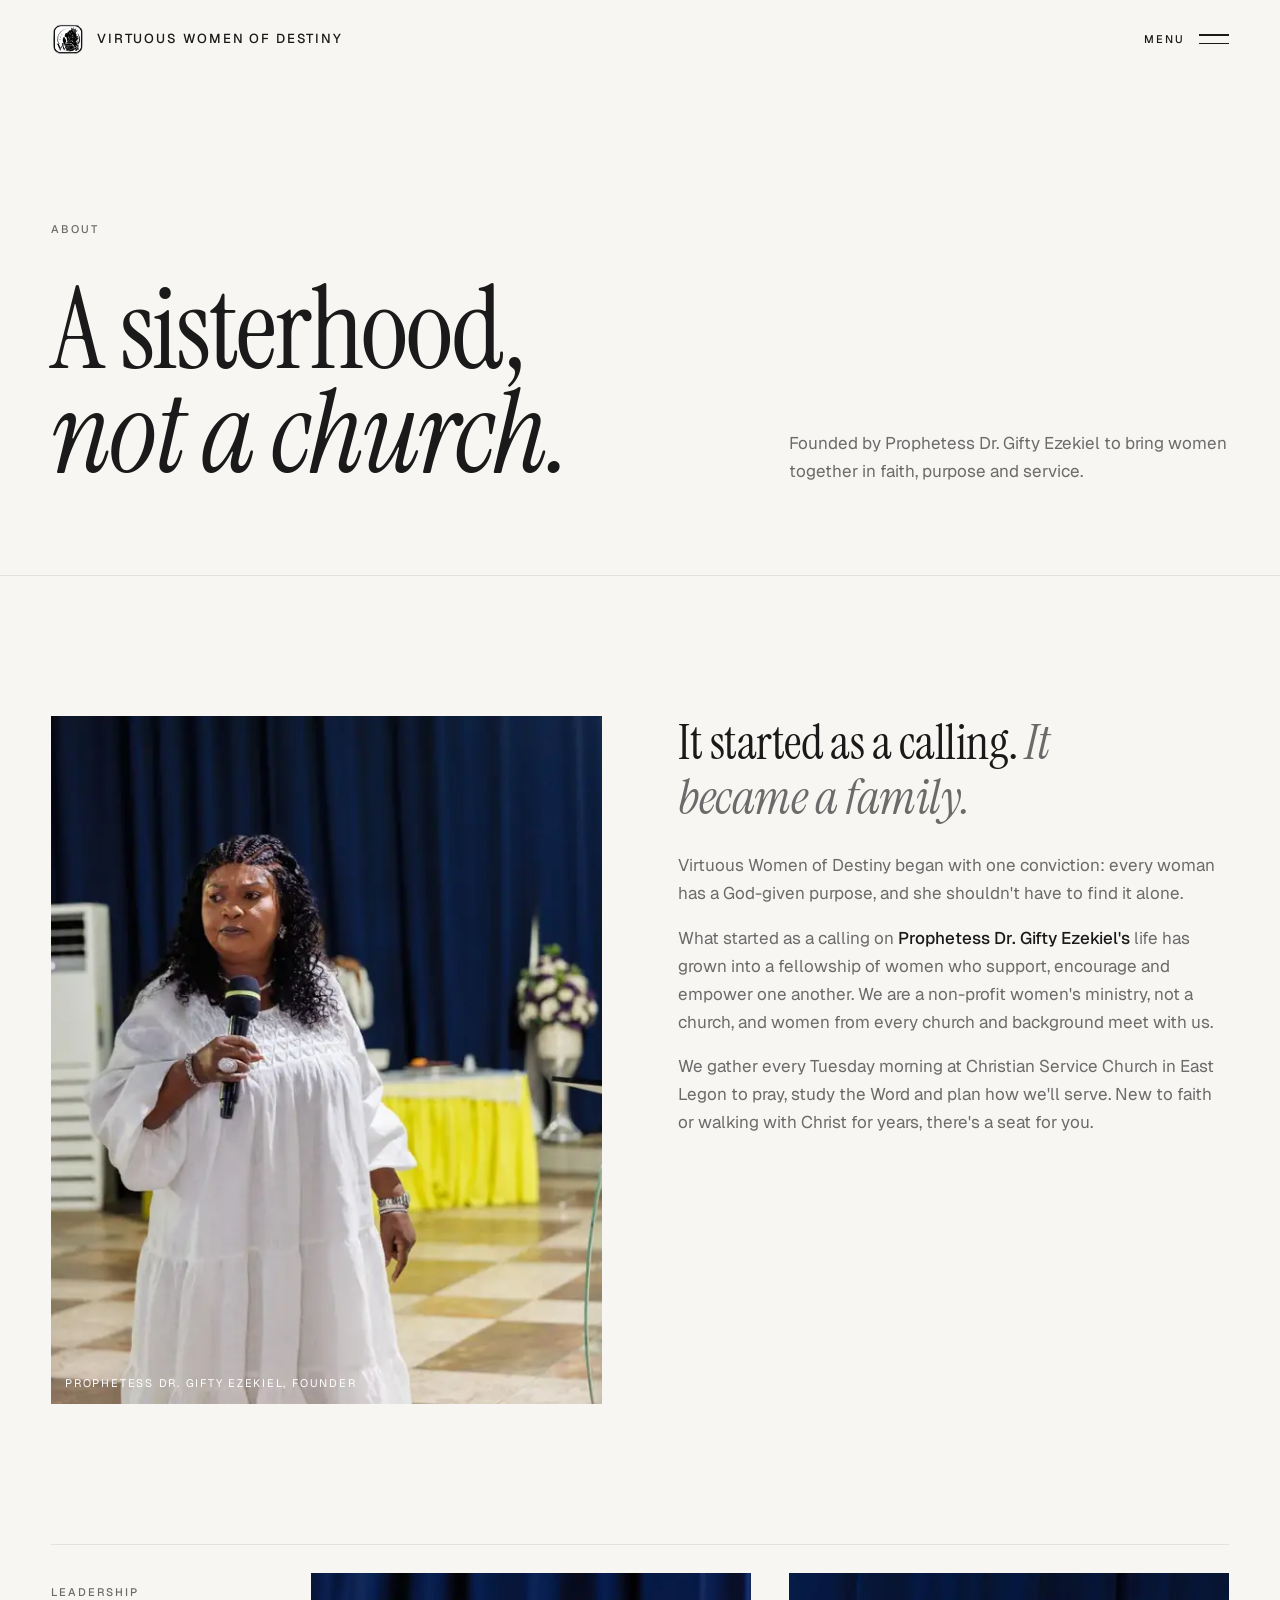
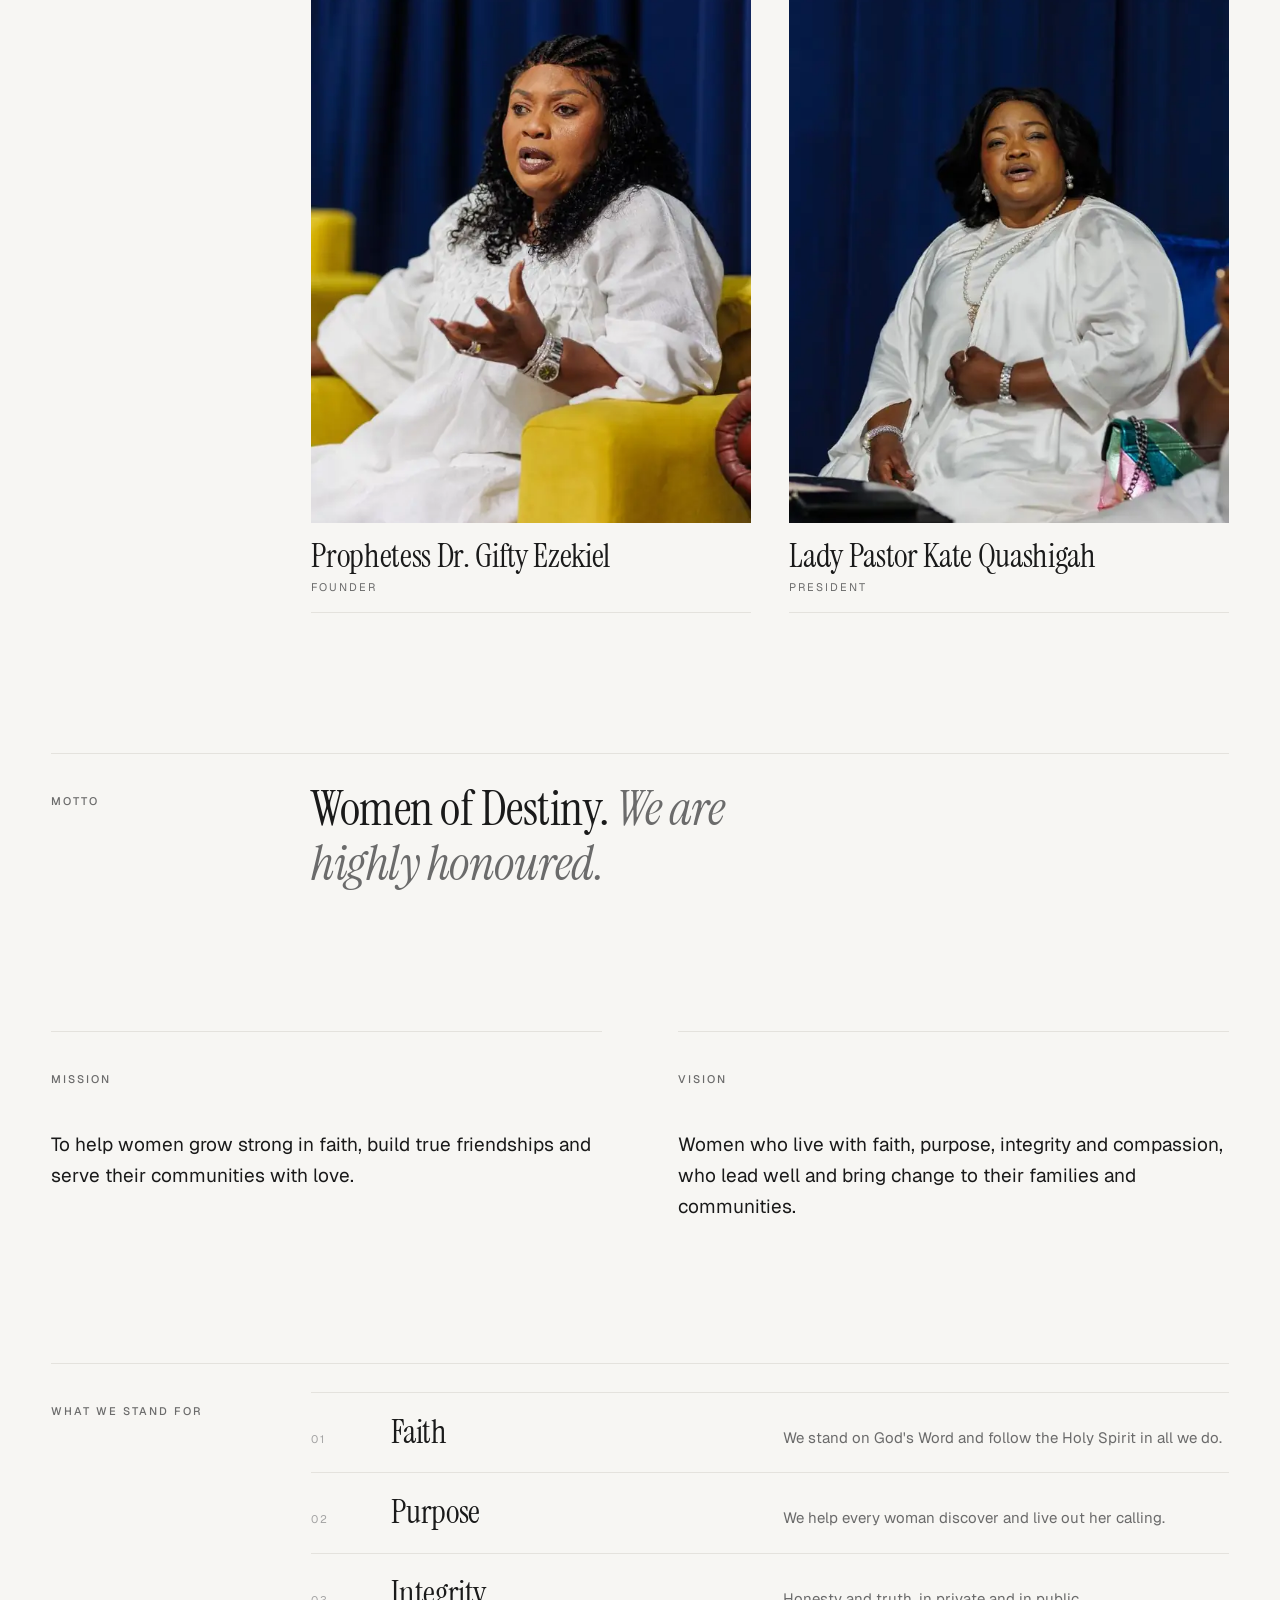
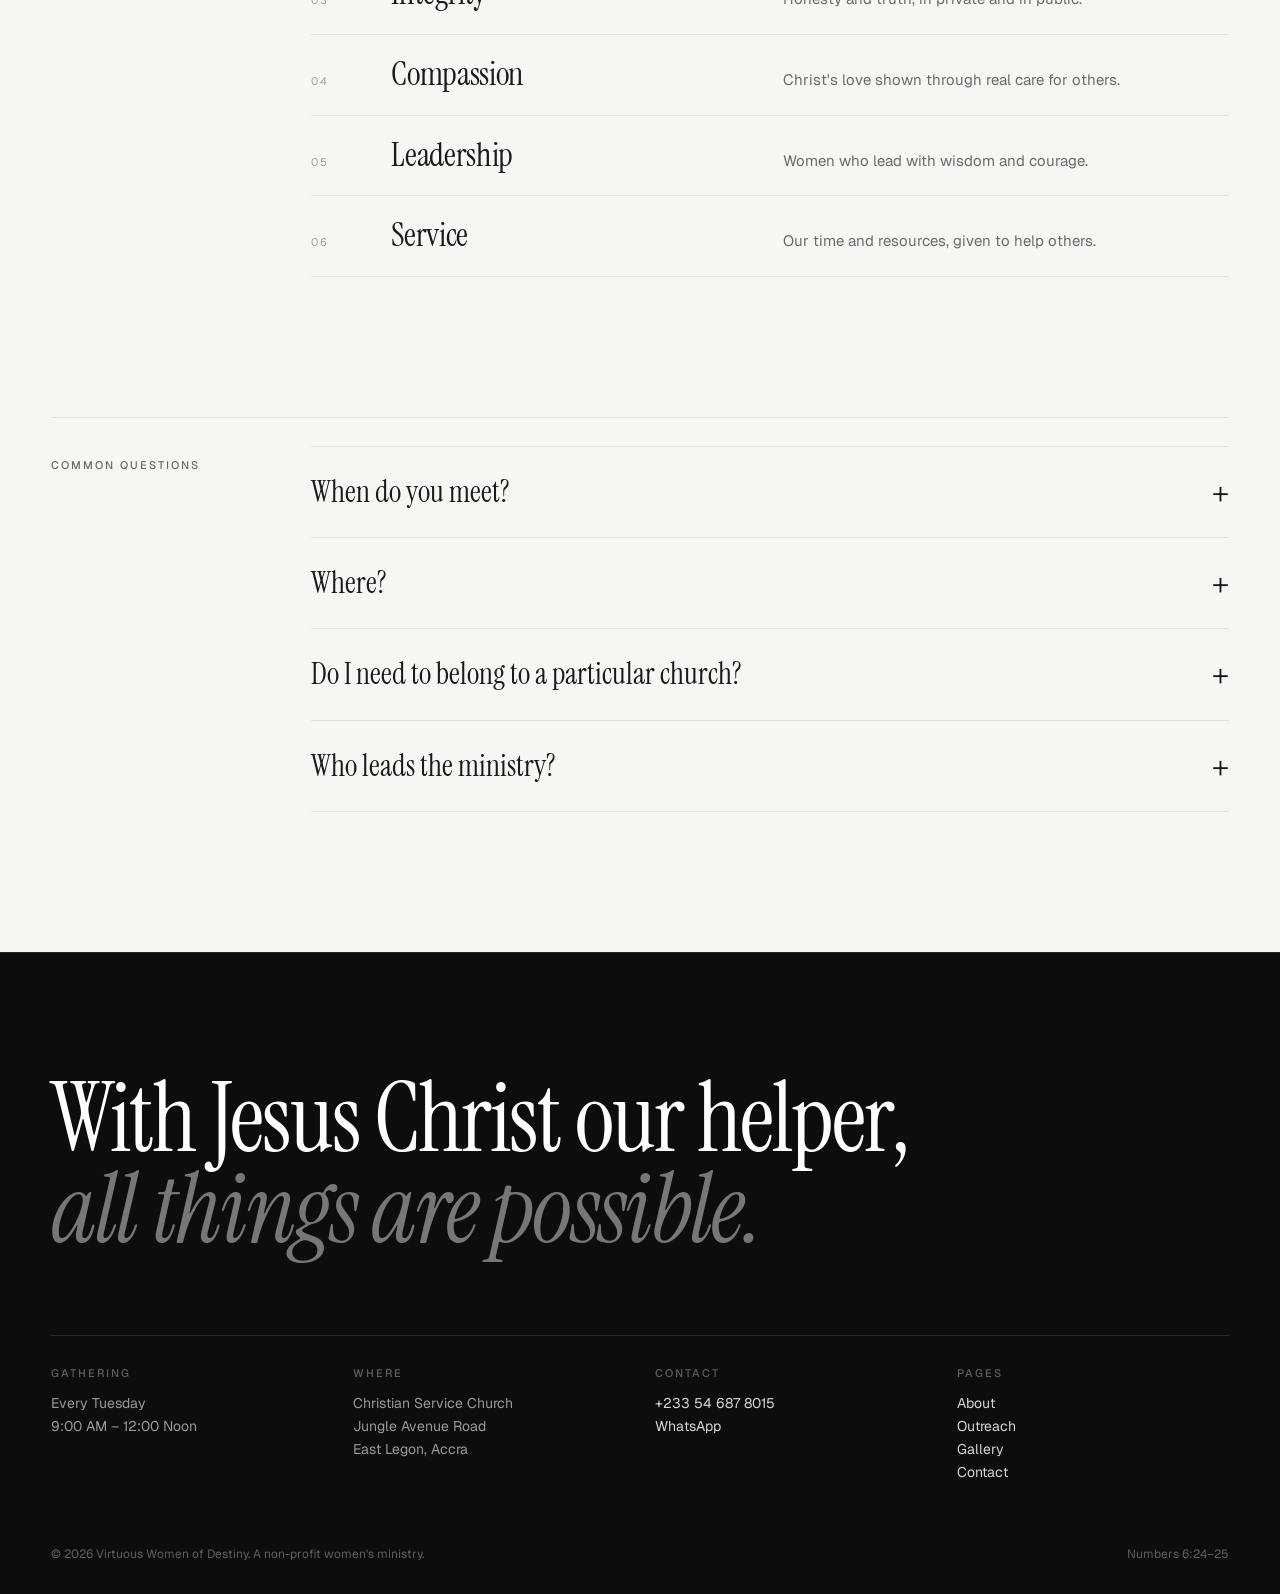
==== commit 99b6d17c: "Add leadership section, correct founder title, add President Co-Authored-By: Claude Opus 5.5 <norepl" ====
--- a/about.html
+++ b/about.html
@@ -4,9 +4,9 @@
 <meta charset="utf-8">
 <meta name="viewport" content="width=device-width, initial-scale=1">
 <title>About | Virtuous Women of Destiny</title>
-<meta name="description" content="Founded by Rev. Dr. Gifty Ezekiel, Virtuous Women of Destiny is a women's fellowship in East Legon, Accra.">
+<meta name="description" content="Founded by Prophetess Dr. Gifty Ezekiel, Virtuous Women of Destiny is a women's fellowship in East Legon, Accra.">
 <meta property="og:title" content="About | Virtuous Women of Destiny">
-<meta property="og:description" content="Founded by Rev. Dr. Gifty Ezekiel, Virtuous Women of Destiny is a women's fellowship in East Legon, Accra.">
+<meta property="og:description" content="Founded by Prophetess Dr. Gifty Ezekiel, Virtuous Women of Destiny is a women's fellowship in East Legon, Accra.">
 <meta property="og:image" content="assets/hero-1.webp">
 <meta name="theme-color" content="#0d0d0d">
 <link rel="icon" href="assets/logo.webp">
@@ -38,18 +38,28 @@
 <section class="page-head">
   <p class="label">About</p>
   <h1 class="rv">A sisterhood,<br><em>not a church.</em></h1>
-  <p class="rv">Founded by Rev. Dr. Gifty Ezekiel to bring women together in faith, purpose and service.</p>
+  <p class="rv">Founded by Prophetess Dr. Gifty Ezekiel to bring women together in faith, purpose and service.</p>
 </section>
 <section class="sec">
   <div class="split">
-    <figure class="photo rv" style="aspect-ratio:4/5"><img src="assets/hero-3.webp" alt="Rev. Dr. Gifty Ezekiel speaking at a service" loading="lazy"><figcaption>Rev. Dr. Gifty Ezekiel, Founder</figcaption></figure>
+    <figure class="photo rv" style="aspect-ratio:4/5"><img src="assets/hero-3.webp" alt="Prophetess Dr. Gifty Ezekiel speaking at a service" loading="lazy"><figcaption>Prophetess Dr. Gifty Ezekiel, Founder</figcaption></figure>
     <div>
       <p class="lede rv">It started as a calling. <em>It became a family.</em></p>
       <div class="body rv">
         <p>Virtuous Women of Destiny began with one conviction: every woman has a God-given purpose, and she shouldn't have to find it alone.</p>
-        <p>What started as a calling on <strong>Rev. Dr. Gifty Ezekiel's</strong> life has grown into a fellowship of women who support, encourage and empower one another. We are a non-profit women's ministry, not a church, and women from every church and background meet with us.</p>
+        <p>What started as a calling on <strong>Prophetess Dr. Gifty Ezekiel's</strong> life has grown into a fellowship of women who support, encourage and empower one another. We are a non-profit women's ministry, not a church, and women from every church and background meet with us.</p>
         <p>We gather every Tuesday morning at Christian Service Church in East Legon to pray, study the Word and plan how we'll serve. New to faith or walking with Christ for years, there's a seat for you.</p>
       </div>
+    </div>
+  </div>
+</section>
+
+<section class="sec" style="padding-top:0">
+  <div class="row">
+    <p class="label">Leadership</p>
+    <div class="leaders">
+      <figure class="rv"><div class="photo"><img src="assets/hero-2.webp" alt="Prophetess Dr. Gifty Ezekiel" loading="lazy"></div><figcaption><h3>Prophetess Dr. Gifty Ezekiel</h3><p>Founder</p></figcaption></figure>
+      <figure class="rv"><div class="photo"><img src="assets/hero-1.webp" alt="Lady Pastor Kate Quashigah" loading="lazy"></div><figcaption><h3>Lady Pastor Kate Quashigah</h3><p>President</p></figcaption></figure>
     </div>
   </div>
 </section>
@@ -89,7 +99,7 @@
       <details><summary>When do you meet?</summary><p>Every Tuesday from 9:00 AM to 12:00 Noon.</p></details>
       <details><summary>Where?</summary><p>Christian Service Church, Jungle Avenue Road, East Legon, Accra, Ghana.</p></details>
       <details><summary>Do I need to belong to a particular church?</summary><p>No. We're a women's ministry, not a church. Women from any church or background are welcome.</p></details>
-      <details><summary>Who leads the ministry?</summary><p>It was founded and is led by Rev. Dr. Gifty Ezekiel.</p></details>
+      <details><summary>Who leads the ministry?</summary><p>It was founded by Prophetess Dr. Gifty Ezekiel. Our President is Lady Pastor Kate Quashigah.</p></details>
     </div>
   </div>
 </section>
--- a/styles.css
+++ b/styles.css
@@ -233,3 +233,11 @@
   .index em{display:none}
   .foot-grid{grid-template-columns:1fr}
 }
+
+/* leadership */
+.leaders{display:grid;grid-template-columns:1fr 1fr;gap:clamp(16px,3vw,40px)}
+.leaders .photo{aspect-ratio:4/5}
+.leaders figcaption{padding-top:16px;border-bottom:1px solid var(--line);padding-bottom:16px}
+.leaders h3{font-size:clamp(1.5rem,2.6vw,2.2rem)}
+.leaders figcaption p{color:var(--grey);font-size:11px;letter-spacing:.18em;text-transform:uppercase;margin-top:6px}
+@media (max-width:520px){.leaders{grid-template-columns:1fr}}
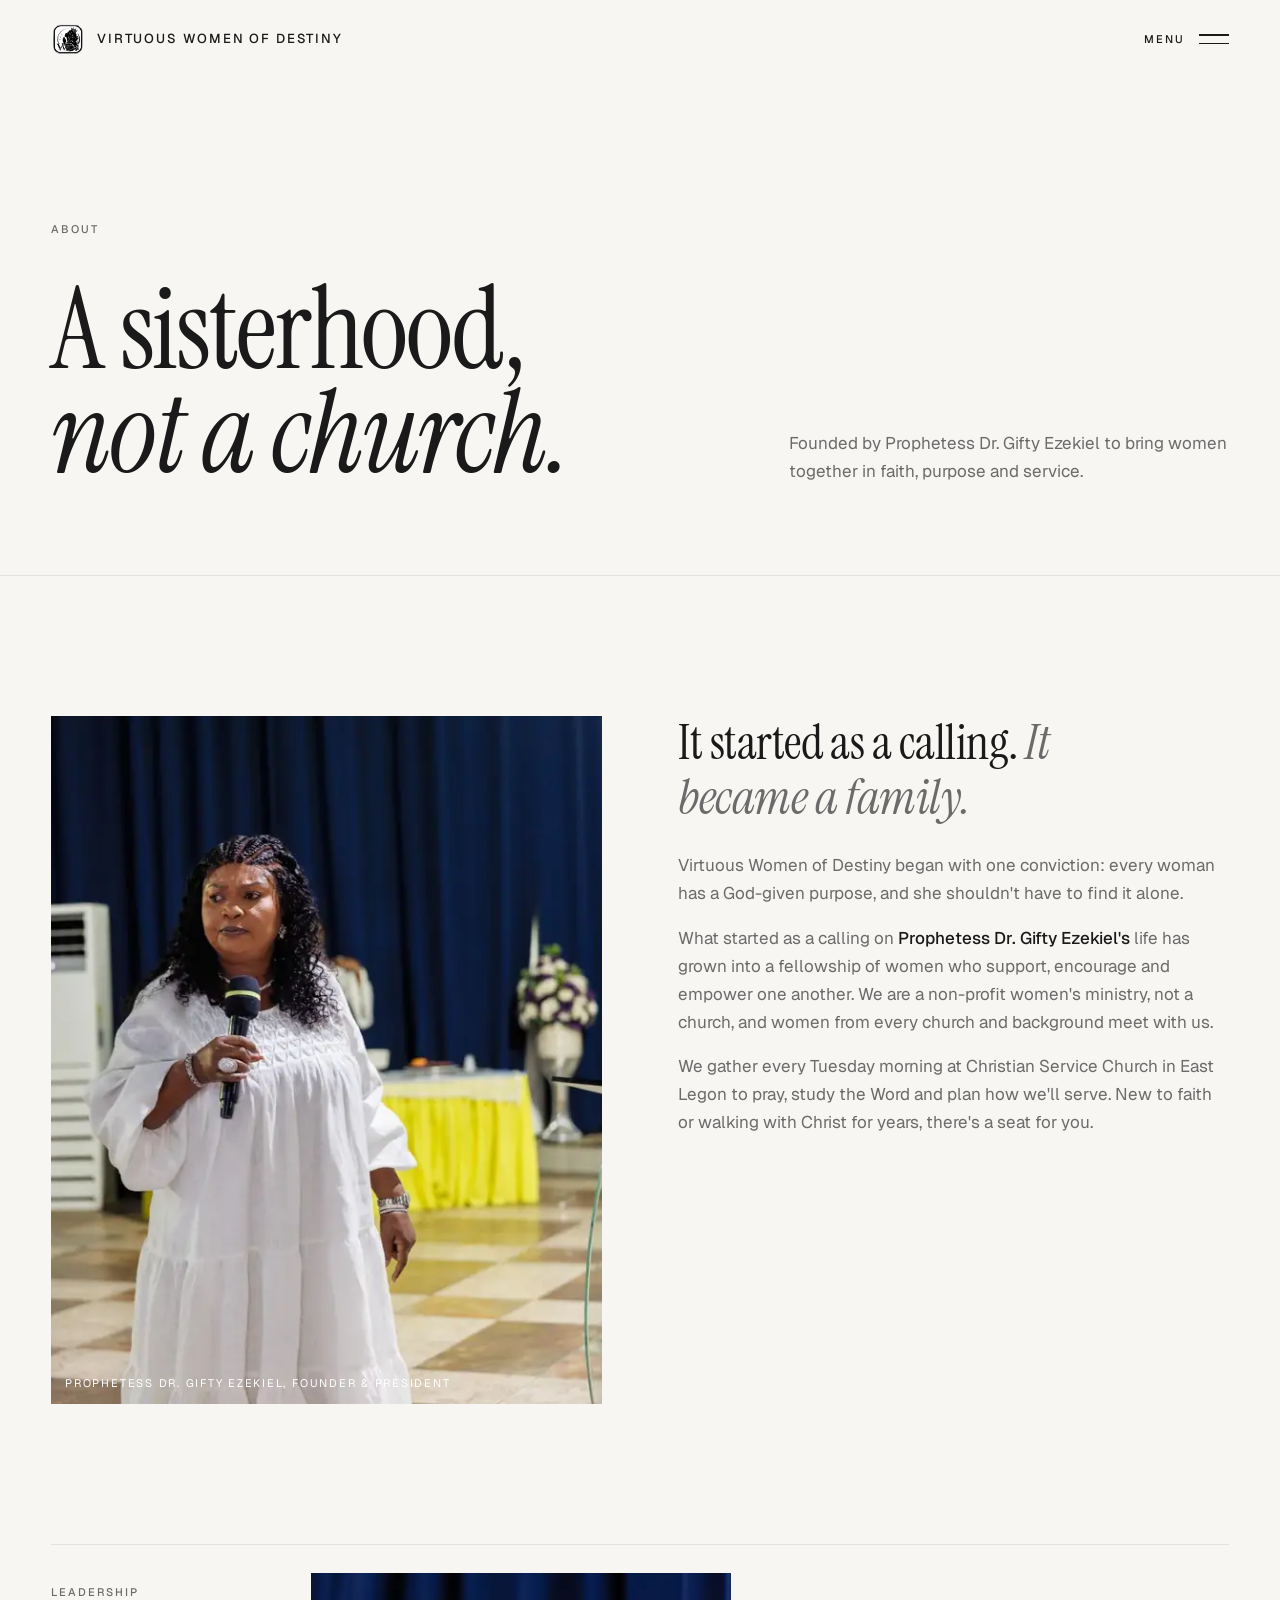
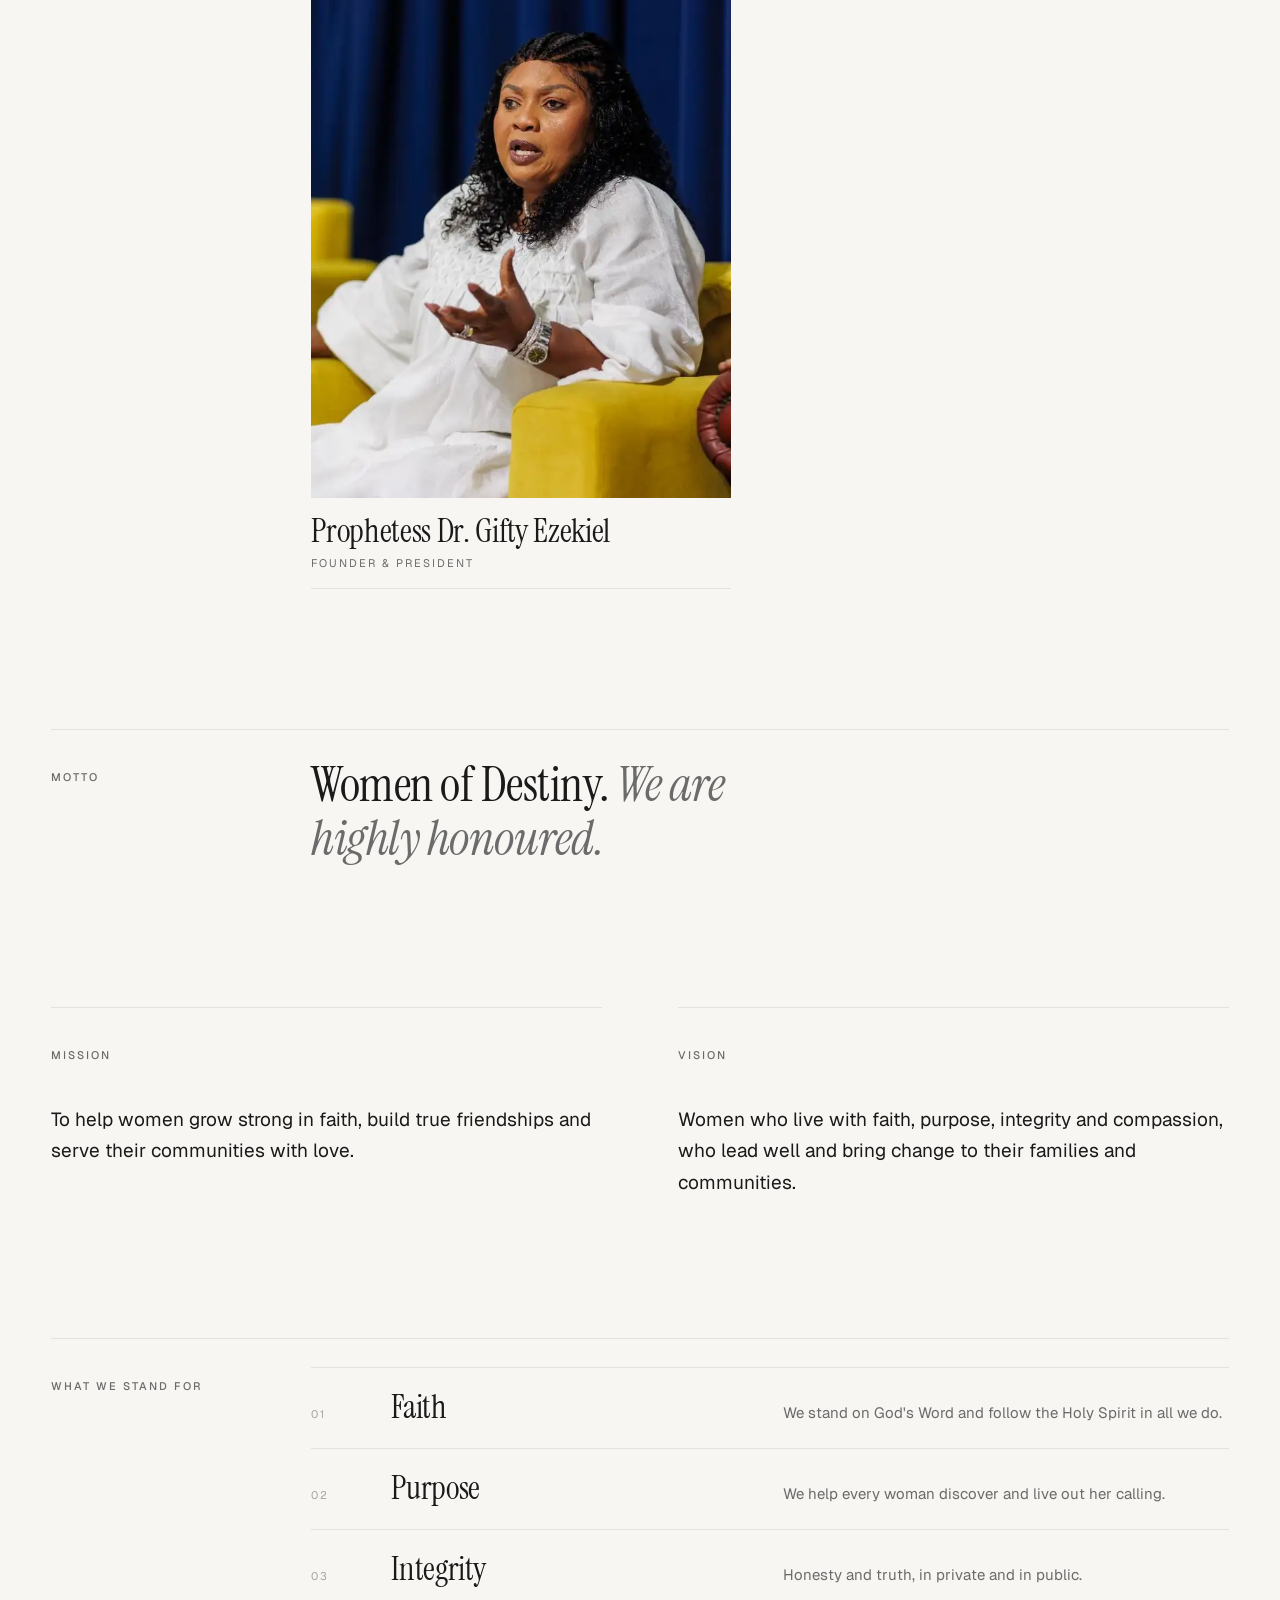
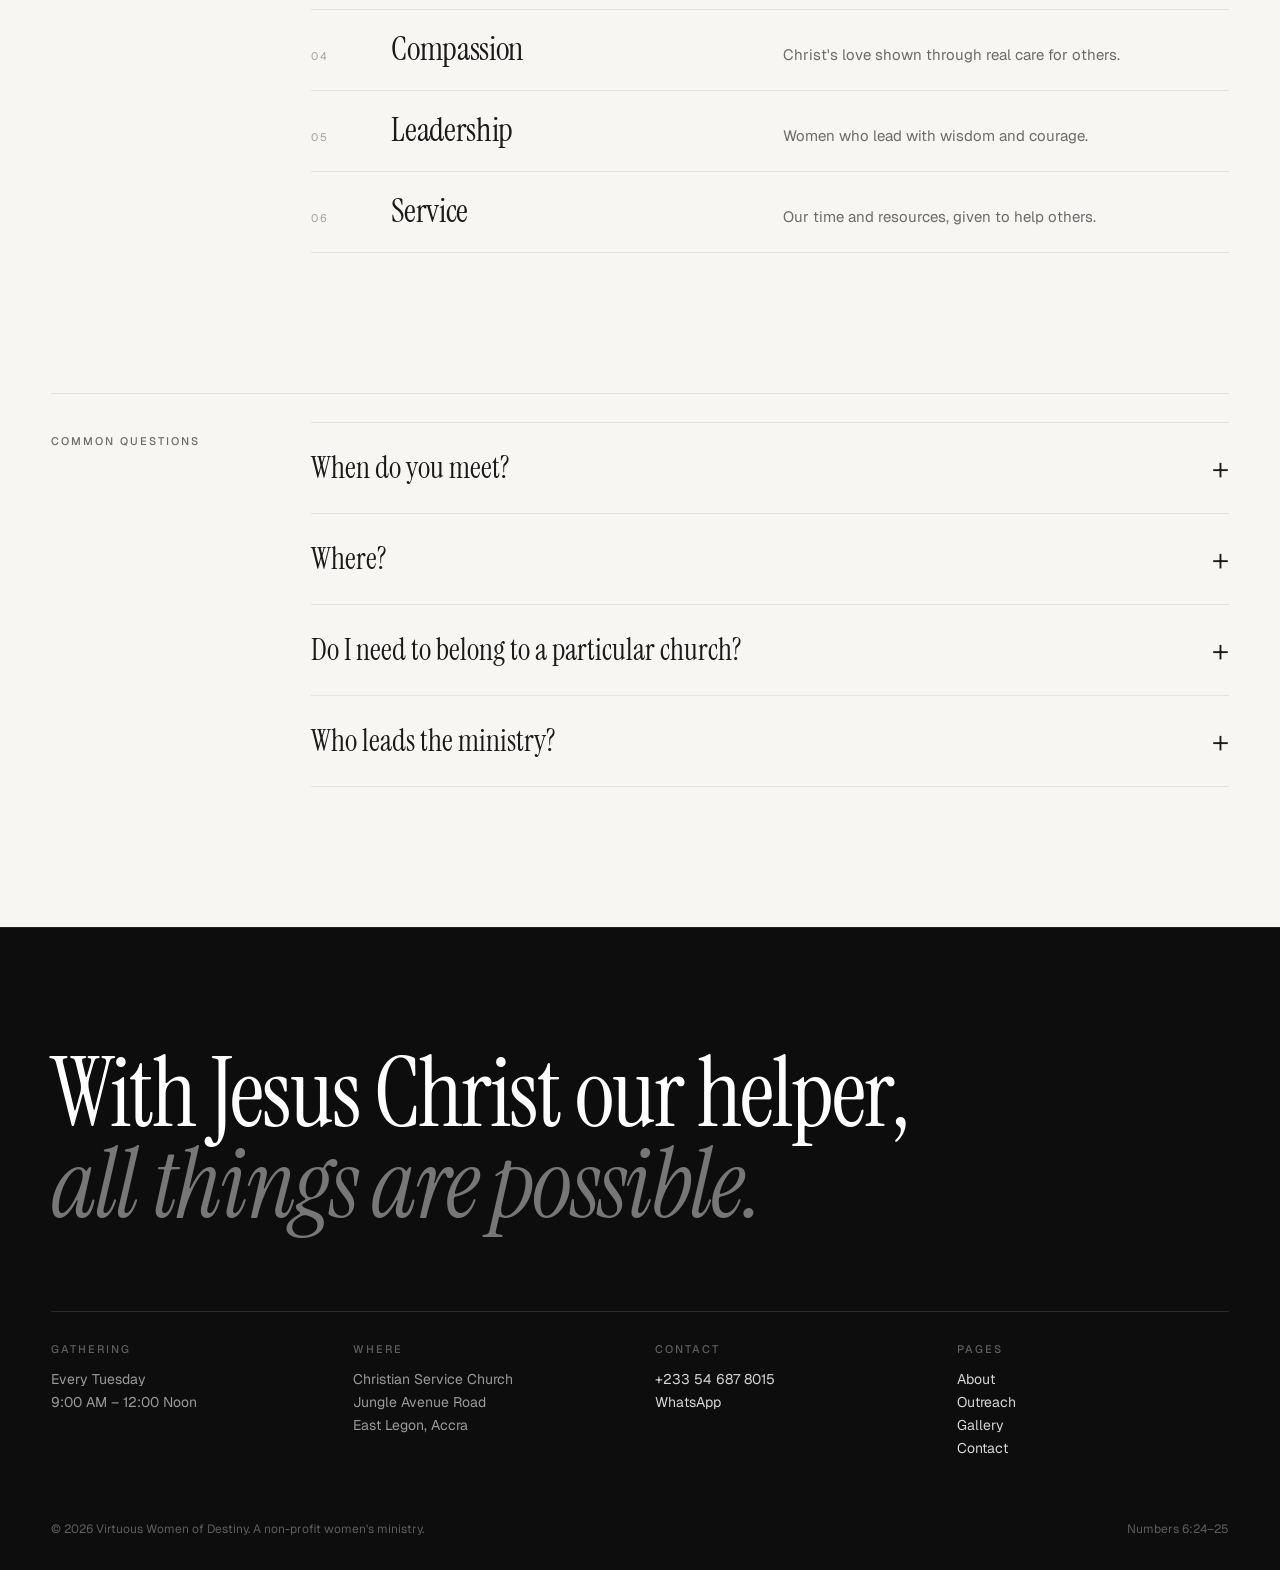
==== commit 3e71827b: "Preview every page on the homepage; Gifty Ezekiel is Founder and President Homepage now has short Ab" ====
--- a/about.html
+++ b/about.html
@@ -2,14 +2,32 @@
 <html lang="en">
 <head>
 <meta charset="utf-8">
-<meta name="viewport" content="width=device-width, initial-scale=1">
+<meta name="viewport" content="width=device-width, initial-scale=1, viewport-fit=cover">
 <title>About | Virtuous Women of Destiny</title>
 <meta name="description" content="Founded by Prophetess Dr. Gifty Ezekiel, Virtuous Women of Destiny is a women's fellowship in East Legon, Accra.">
+<link rel="canonical" href="https://virtuous-women-of-destiny.vercel.app/about.html">
+<meta property="og:type" content="website">
+<meta property="og:site_name" content="Virtuous Women of Destiny">
+<meta property="og:locale" content="en_GH">
+<meta property="og:url" content="https://virtuous-women-of-destiny.vercel.app/about.html">
 <meta property="og:title" content="About | Virtuous Women of Destiny">
 <meta property="og:description" content="Founded by Prophetess Dr. Gifty Ezekiel, Virtuous Women of Destiny is a women's fellowship in East Legon, Accra.">
-<meta property="og:image" content="assets/hero-1.webp">
+<meta property="og:image" content="https://virtuous-women-of-destiny.vercel.app/assets/og-image.jpg">
+<meta property="og:image:type" content="image/jpeg">
+<meta property="og:image:width" content="1200">
+<meta property="og:image:height" content="630">
+<meta property="og:image:alt" content="Women of Destiny. Photos of Prophetess Dr. Gifty Ezekiel, Founder and President.">
+<meta name="twitter:card" content="summary_large_image">
+<meta name="twitter:title" content="About | Virtuous Women of Destiny">
+<meta name="twitter:description" content="Founded by Prophetess Dr. Gifty Ezekiel, Virtuous Women of Destiny is a women's fellowship in East Legon, Accra.">
+<meta name="twitter:image" content="https://virtuous-women-of-destiny.vercel.app/assets/og-image.jpg">
 <meta name="theme-color" content="#0d0d0d">
-<link rel="icon" href="assets/logo.webp">
+<meta name="apple-mobile-web-app-title" content="Women of Destiny">
+<meta name="apple-mobile-web-app-status-bar-style" content="black-translucent">
+<link rel="manifest" href="/site.webmanifest">
+<link rel="icon" type="image/png" sizes="32x32" href="/assets/favicon-32.png">
+<link rel="icon" type="image/png" sizes="192x192" href="/assets/icon-192.png">
+<link rel="apple-touch-icon" href="/assets/apple-touch-icon.png">
 <link rel="preconnect" href="https://fonts.googleapis.com">
 <link rel="preconnect" href="https://fonts.gstatic.com" crossorigin>
 <link href="https://fonts.googleapis.com/css2?family=Geist:wght@300;400;500&family=Instrument+Serif:ital@0;1&display=swap" rel="stylesheet">
@@ -42,7 +60,7 @@
 </section>
 <section class="sec">
   <div class="split">
-    <figure class="photo rv" style="aspect-ratio:4/5"><img src="assets/hero-3.webp" alt="Prophetess Dr. Gifty Ezekiel speaking at a service" loading="lazy"><figcaption>Prophetess Dr. Gifty Ezekiel, Founder</figcaption></figure>
+    <figure class="photo rv" style="aspect-ratio:4/5"><img src="assets/hero-3.webp" alt="Prophetess Dr. Gifty Ezekiel speaking at a service" loading="lazy"><figcaption>Prophetess Dr. Gifty Ezekiel, Founder &amp; President</figcaption></figure>
     <div>
       <p class="lede rv">It started as a calling. <em>It became a family.</em></p>
       <div class="body rv">
@@ -57,9 +75,8 @@
 <section class="sec" style="padding-top:0">
   <div class="row">
     <p class="label">Leadership</p>
-    <div class="leaders">
-      <figure class="rv"><div class="photo"><img src="assets/hero-2.webp" alt="Prophetess Dr. Gifty Ezekiel" loading="lazy"></div><figcaption><h3>Prophetess Dr. Gifty Ezekiel</h3><p>Founder</p></figcaption></figure>
-      <figure class="rv"><div class="photo"><img src="assets/hero-1.webp" alt="Lady Pastor Kate Quashigah" loading="lazy"></div><figcaption><h3>Lady Pastor Kate Quashigah</h3><p>President</p></figcaption></figure>
+    <div class="leaders solo">
+      <figure class="rv"><div class="photo"><img src="assets/hero-2.webp" alt="Prophetess Dr. Gifty Ezekiel" loading="lazy"></div><figcaption><h3>Prophetess Dr. Gifty Ezekiel</h3><p>Founder &amp; President</p></figcaption></figure>
     </div>
   </div>
 </section>
@@ -99,7 +116,7 @@
       <details><summary>When do you meet?</summary><p>Every Tuesday from 9:00 AM to 12:00 Noon.</p></details>
       <details><summary>Where?</summary><p>Christian Service Church, Jungle Avenue Road, East Legon, Accra, Ghana.</p></details>
       <details><summary>Do I need to belong to a particular church?</summary><p>No. We're a women's ministry, not a church. Women from any church or background are welcome.</p></details>
-      <details><summary>Who leads the ministry?</summary><p>It was founded by Prophetess Dr. Gifty Ezekiel. Our President is Lady Pastor Kate Quashigah.</p></details>
+      <details><summary>Who leads the ministry?</summary><p>Prophetess Dr. Gifty Ezekiel, who founded the ministry and serves as its President.</p></details>
     </div>
   </div>
 </section>
--- a/styles.css
+++ b/styles.css
@@ -241,3 +241,57 @@
 .leaders h3{font-size:clamp(1.5rem,2.6vw,2.2rem)}
 .leaders figcaption p{color:var(--grey);font-size:11px;letter-spacing:.18em;text-transform:uppercase;margin-top:6px}
 @media (max-width:520px){.leaders{grid-template-columns:1fr}}
+
+/* find us map */
+.map-wrap{position:relative;height:clamp(420px,62vh,620px);background:#111;overflow:hidden;isolation:isolate}
+.map{position:absolute;inset:0;background:#111}
+.map .leaflet-tile-pane{filter:grayscale(1) invert(1) brightness(.78) contrast(1.25)}
+.map-wrap::after{content:"";position:absolute;inset:0;pointer-events:none;z-index:500;
+  background:radial-gradient(120% 90% at 70% 45%,transparent 40%,rgba(13,13,13,.75) 100%),linear-gradient(90deg,rgba(13,13,13,.85) 0%,rgba(13,13,13,0) 45%)}
+.map-grain{position:absolute;inset:0;z-index:501;pointer-events:none;opacity:.08;
+  background-image:linear-gradient(rgba(255,255,255,.6) 1px,transparent 1px),linear-gradient(90deg,rgba(255,255,255,.6) 1px,transparent 1px);background-size:64px 64px}
+.map-hud{position:absolute;z-index:502;display:flex;gap:18px;font:500 11px/1 ui-monospace,SFMono-Regular,Menlo,monospace;letter-spacing:.14em;color:rgba(255,255,255,.55);pointer-events:none}
+.map-hud-top{left:18px;top:18px;padding:8px 10px;background:rgba(13,13,13,.75);border:1px solid rgba(255,255,255,.12)}
+.map-card{position:absolute;z-index:503;left:24px;bottom:24px;max-width:360px;color:var(--white);padding:28px;
+  background:rgba(13,13,13,.72);backdrop-filter:blur(14px);-webkit-backdrop-filter:blur(14px);border:1px solid rgba(255,255,255,.12)}
+.map-card .label{color:rgba(255,255,255,.6)}
+.map-card h3{font-size:clamp(1.8rem,3vw,2.4rem);margin:12px 0 6px}
+.map-card p:not(.label){color:rgba(255,255,255,.7);font-size:15px}
+.map-card .actions{margin-top:22px}
+.btn-light{background:var(--white);color:var(--black);border-color:var(--white)}
+.btn-light:hover{background:transparent;color:var(--white);border-color:var(--white)}
+.btn-ghost-light{color:var(--white);border-color:rgba(255,255,255,.35)}
+.btn-ghost-light:hover{background:var(--white);color:var(--black);border-color:var(--white)}
+.pin{position:relative}
+.pin-dot{position:absolute;inset:6px;border-radius:50%;background:var(--white);box-shadow:0 0 0 4px rgba(255,255,255,.18),0 0 24px 6px rgba(255,255,255,.35)}
+.pin-ring{position:absolute;inset:0;border-radius:50%;border:1px solid rgba(255,255,255,.7);animation:ping 2.4s cubic-bezier(.2,.6,.3,1) infinite}
+.pin-ring.r2{animation-delay:1.2s}
+@keyframes ping{from{transform:scale(.6);opacity:1}to{transform:scale(4.2);opacity:0}}
+.pin-label{position:absolute;left:30px;top:50%;transform:translateY(-50%);white-space:nowrap;font:500 11px/1 var(--sans);letter-spacing:.18em;text-transform:uppercase;color:var(--white);
+  padding:8px 10px;background:rgba(13,13,13,.8);border:1px solid rgba(255,255,255,.2)}
+.leaflet-container{font-family:var(--sans);background:#111}
+.leaflet-control-zoom{border:0!important;margin:18px 18px 0 0!important}
+.leaflet-control-zoom a{background:rgba(13,13,13,.8)!important;color:var(--white)!important;border:1px solid rgba(255,255,255,.15)!important;width:34px!important;height:34px!important;line-height:32px!important}
+.leaflet-control-attribution{background:rgba(13,13,13,.6)!important;color:#777!important;font-size:10px!important}
+.leaflet-control-attribution a{color:#999!important}
+@media (max-width:600px){
+  .map-wrap{height:auto;display:flex;flex-direction:column}
+  .map{position:relative;height:340px}
+  .map-wrap::after{bottom:auto;height:340px;background:radial-gradient(120% 90% at 50% 45%,transparent 45%,rgba(13,13,13,.7) 100%)}
+  .map-grain{bottom:auto;height:340px}
+  .map-card{position:relative;left:auto;bottom:auto;max-width:none;background:var(--black);backdrop-filter:none;border:0;border-top:1px solid #2a2a2a}
+  .pin-label{display:none}
+}
+
+/* homepage previews of each page */
+.more{display:inline-flex;align-items:center;gap:12px;margin-top:30px;font-size:13px;letter-spacing:.06em;padding-bottom:6px;border-bottom:1px solid currentColor;transition:gap .3s}
+.more:hover{gap:20px}
+.reach{list-style:none;display:flex;flex-wrap:wrap;gap:6px 26px;margin-top:34px;font-family:var(--serif);font-size:clamp(1.6rem,3vw,2.4rem);line-height:1.2;color:#d0d0d0}
+.reach li::after{content:" ·";color:#555}
+.reach li:last-child::after{content:""}
+.dark .more{color:var(--white)}
+.strip{display:grid;grid-template-columns:repeat(4,1fr);gap:8px;margin-top:34px}
+.strip img{width:100%;aspect-ratio:3/4;object-fit:cover;filter:grayscale(1);transition:filter .6s}
+.strip:hover img{filter:none}
+.leaders.solo{grid-template-columns:minmax(0,420px)}
+@media (max-width:600px){.strip{grid-template-columns:1fr 1fr}}
